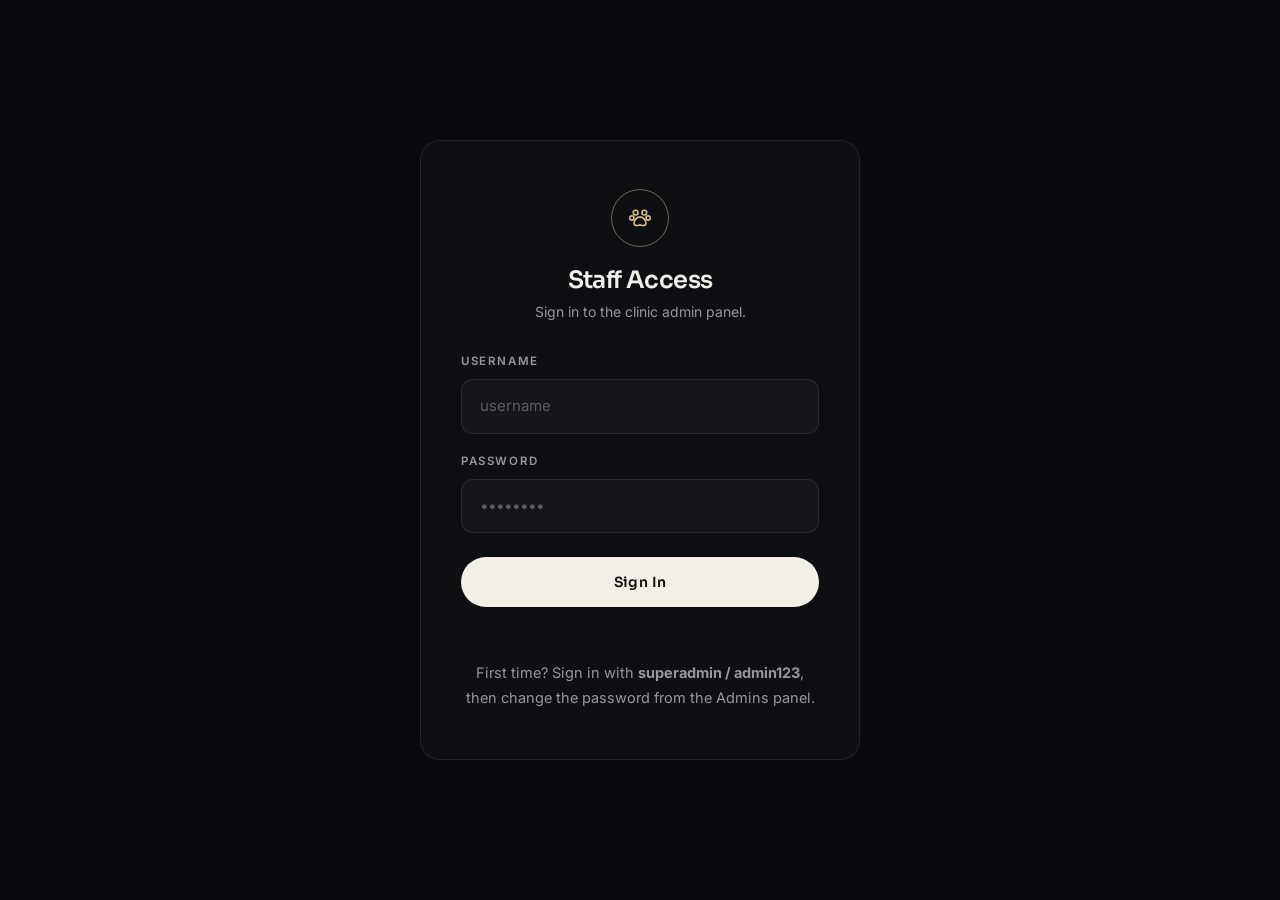
==== admin.html @ bab439a1 "Al Hud Hud Veterinary Clinic — premium site, admin panel (patients, surgeries, billing, accounts, au" ====
<!DOCTYPE html>
<html lang="en">
<head>
<meta charset="UTF-8" />
<meta name="viewport" content="width=device-width, initial-scale=1.0" />
<title>Admin — Al Hud Hud Veterinary Clinic</title>
<meta name="robots" content="noindex" />
<link rel="preconnect" href="https://fonts.googleapis.com" />
<link rel="preconnect" href="https://fonts.gstatic.com" crossorigin />
<link href="https://fonts.googleapis.com/css2?family=Sora:wght@400;500;600;700&family=Inter:wght@400;500;600&family=Instrument+Serif:ital@0;1&display=swap" rel="stylesheet" />
<link rel="stylesheet" href="assets/css/app.css" />
<link rel="icon" href="data:image/svg+xml,<svg xmlns='http://www.w3.org/2000/svg' viewBox='0 0 24 24' fill='none' stroke='%23d6b88a' stroke-width='1.5'><circle cx='8' cy='7' r='2.2'/><circle cx='16' cy='7' r='2.2'/><circle cx='4.5' cy='12' r='2'/><circle cx='19.5' cy='12' r='2'/><path d='M12 11c-2.8 0-5.5 3-5.5 5.6 0 1.6 1.2 2.4 2.6 2.4 1.1 0 1.9-.6 2.9-.6s1.8.6 2.9.6c1.4 0 2.6-.8 2.6-2.4C17.5 14 14.8 11 12 11Z'/></svg>" />
<style>
  body { padding-top: 78px; }
  .admin-shell { display: grid; grid-template-columns: 240px 1fr; gap: 30px; padding: 38px 0 90px; }
  @media (max-width: 900px) { .admin-shell { grid-template-columns: 1fr; } }

  /* sidebar */
  .side { position: sticky; top: 106px; align-self: start; display: flex; flex-direction: column; gap: 5px; }
  @media (max-width: 900px) { .side { position: static; flex-direction: row; flex-wrap: wrap; } }
  .side button { display: flex; align-items: center; gap: 12px; width: 100%; text-align: left; cursor: pointer;
    padding: 13px 17px; border-radius: 13px; border: 1px solid transparent; background: transparent;
    color: var(--muted); font: 600 14px var(--font-display); letter-spacing: .02em; transition: all .25s; }
  .side .sic { width: 18px; height: 18px; display: inline-grid; place-items: center; }
  .side .sic svg { width: 17px; height: 17px; }
  .side button:hover { color: var(--text); background: var(--surface); }
  .side button.active { color: var(--accent); background: rgba(214,184,138,.07); border-color: rgba(214,184,138,.3); }
  .side .sep { height: 1px; background: var(--line); margin: 10px 4px; }
  @media (max-width: 900px) { .side button { width: auto; } .side .sep { display: none; } }

  .panel { display: none; }
  .panel.active { display: block; animation: fadeUp .35s ease; }
  @keyframes fadeUp { from { opacity: 0; transform: translateY(12px);} to { opacity: 1; transform: none;} }

  .panel-head { display: flex; justify-content: space-between; align-items: center; gap: 16px; flex-wrap: wrap; margin-bottom: 24px; }
  .panel-head h2 { font-size: 26px; }

  /* stat cards */
  .stats-row { display: grid; grid-template-columns: repeat(4, 1fr); gap: 16px; margin-bottom: 28px; }
  @media (max-width: 800px) { .stats-row { grid-template-columns: repeat(2, 1fr); } }
  .stat-card { padding: 20px 24px; }
  .stat-card b { display: block; font-family: var(--font-display); font-size: 28px; background: var(--grad); -webkit-background-clip: text; background-clip: text; color: transparent; }
  .stat-card span { font-size: 11.5px; color: var(--muted); letter-spacing: .14em; text-transform: uppercase; }

  /* patient list */
  .pat-card { margin-bottom: 16px; }
  .pat-head { display: flex; justify-content: space-between; align-items: flex-start; gap: 14px; flex-wrap: wrap; }
  .pat-id { display: flex; align-items: center; gap: 16px; }
  .pat-avatar { width: 52px; height: 52px; border-radius: 50%; display: grid; place-items: center; flex: none;
    font-family: var(--font-serif); font-style: italic; font-size: 24px; color: var(--accent);
    border: 1px solid var(--line-bright); background: rgba(214,184,138,.05); }
  .pat-id h3 { font-size: 18px; }
  .pat-id small { color: var(--muted); }
  .pat-actions { display: flex; gap: 8px; flex-wrap: wrap; align-items: center; }
  .pat-update { display: grid; grid-template-columns: 210px 1fr auto; gap: 10px; margin-top: 18px; padding-top: 18px; border-top: 1px solid var(--line); }
  @media (max-width: 720px) { .pat-update { grid-template-columns: 1fr; } }

  /* list rows */
  .row-item { display: flex; justify-content: space-between; align-items: center; gap: 14px; padding: 17px 0; border-bottom: 1px solid var(--line); }
  .row-item:last-child { border-bottom: none; }
  .row-item .info { display: flex; gap: 15px; align-items: center; min-width: 0; }
  .row-item .info .ic { color: var(--accent); width: 24px; height: 24px; display: inline-grid; place-items: center; flex: none; }
  .row-item .info b { font-family: var(--font-display); display: block; font-weight: 600; }
  .row-item .info span { color: var(--muted); font-size: 13.5px; }

  /* audit log */
  .log-item { display: grid; grid-template-columns: 165px 150px 1fr; gap: 16px; padding: 14px 0; border-bottom: 1px solid var(--line); font-size: 13.5px; align-items: baseline; }
  .log-item:last-child { border-bottom: none; }
  .log-item time { color: var(--muted); font-size: 12px; letter-spacing: .04em; }
  .log-item .who b { font-family: var(--font-display); font-size: 13px; display: block; }
  .log-item .who span { font-size: 10.5px; letter-spacing: .14em; text-transform: uppercase; color: var(--accent); }
  .log-item .what b { font-weight: 600; }
  .log-item .what span { color: var(--muted); display: block; }
  @media (max-width: 720px) { .log-item { grid-template-columns: 1fr; gap: 4px; } }

  /* surgical record */
  .rec-meta { display: flex; flex-wrap: wrap; gap: 8px 22px; margin-top: 10px; font-size: 13px; color: var(--muted); }
  .rec-meta b { color: var(--text); font-weight: 500; }
  .rec-details { display: none; margin-top: 20px; border-top: 1px solid var(--line); }
  .rec-details.open { display: block; animation: fadeUp .3s ease; }
  .rec-sec { padding: 22px 0; border-bottom: 1px solid var(--line); }
  .rec-sec:last-child { border-bottom: none; }
  .rec-sec > h4 { font-size: 11px; font-weight: 600; letter-spacing: .22em; text-transform: uppercase; color: var(--accent); margin-bottom: 16px; display: flex; align-items: center; gap: 10px; }
  .rec-sec > h4::after { content: ''; flex: 1; height: 1px; background: var(--line); }
  .rec-grid { display: grid; grid-template-columns: repeat(3, 1fr); gap: 14px; }
  .rec-grid .field { margin-bottom: 0; }
  @media (max-width: 900px) { .rec-grid { grid-template-columns: 1fr 1fr; } }
  @media (max-width: 620px) { .rec-grid { grid-template-columns: 1fr; } }
  .chk-grid { display: grid; grid-template-columns: repeat(2, 1fr); gap: 10px 24px; }
  @media (max-width: 620px) { .chk-grid { grid-template-columns: 1fr; } }
  .chk { display: flex; align-items: center; gap: 11px; font-size: 14px; color: var(--text); cursor: pointer;
    padding: 9px 12px; border-radius: 10px; border: 1px solid transparent; transition: all .2s; }
  .chk:hover { background: var(--surface); }
  .chk input { width: 17px; height: 17px; accent-color: var(--accent); cursor: pointer; flex: none; }
  .chk.done { color: var(--accent); }
  .prog-chip { font-size: 11px; font-weight: 600; letter-spacing: .08em; padding: 5px 12px; border-radius: 999px;
    border: 1px solid var(--line); color: var(--muted); }
  .prog-chip.full { color: var(--accent); border-color: var(--line-bright); }
  .balance-line { font-size: 13.5px; color: var(--muted); padding-top: 10px; }
  .balance-line b { color: var(--accent); font-family: var(--font-display); }

  /* billing */
  .bill-toolbar { display: flex; gap: 14px; align-items: center; flex-wrap: wrap; margin-bottom: 20px; }
  .bill-toolbar input { max-width: 280px; padding: 11px 16px; }
  .ftabs { display: flex; gap: 6px; flex-wrap: wrap; }
  .ftab { cursor: pointer; padding: 9px 18px; border-radius: 999px; border: 1px solid var(--line); background: transparent;
    color: var(--muted); font: 600 12.5px var(--font-display); letter-spacing: .03em; transition: all .2s; }
  .ftab:hover { color: var(--text); }
  .ftab.active { color: var(--accent); border-color: rgba(214,184,138,.45); background: rgba(214,184,138,.07); }

  .acct { padding: 0; margin-bottom: 12px; overflow: hidden; }
  .acct-row { display: grid; grid-template-columns: 52px 1fr auto auto 30px; gap: 16px; align-items: center; width: 100%;
    padding: 18px 22px; background: transparent; border: none; cursor: pointer; text-align: left; color: var(--text); font: inherit; }
  .acct-row:hover { background: var(--surface-2); }
  .acct-row .nm { font-family: var(--font-display); font-weight: 600; font-size: 16.5px; }
  .acct-row .ow { color: var(--muted); font-size: 13px; margin-top: 1px; }
  .acct-row .chev { color: var(--muted); transition: transform .3s; display: grid; place-items: center; }
  .acct.open .acct-row .chev { transform: rotate(180deg); }
  @media (max-width: 700px) { .acct-row { grid-template-columns: 44px 1fr auto; } .acct-row .pill, .acct-row .chev { display: none; } }
  .acct-balance { text-align: right; }
  .acct-balance b { font-family: var(--font-display); font-size: 19px; display: block; }
  .acct-balance span { font-size: 10px; letter-spacing: .14em; text-transform: uppercase; color: var(--muted); }
  .acct-body { display: none; padding: 0 22px 22px; border-top: 1px solid var(--line); }
  .acct.open .acct-body { display: block; animation: fadeUp .3s ease; }
  .acct-summary { display: flex; gap: 22px; flex-wrap: wrap; padding: 14px 0 4px; font-size: 13px; color: var(--muted); }
  .acct-summary b { color: var(--text); font-weight: 500; }
  .acct-actions { display: flex; gap: 10px; flex-wrap: wrap; margin-top: 16px; padding-top: 16px; border-top: 1px solid var(--line); align-items: center; }
  .acct-actions input, .acct-actions select { width: auto; }
  .trx { display: grid; grid-template-columns: 150px 1fr 110px 120px 70px; gap: 14px; align-items: center;
    padding: 12px 0; border-bottom: 1px solid var(--line); font-size: 13.5px; }
  .trx:last-child { border-bottom: none; }
  .trx time { color: var(--muted); font-size: 12px; }
  .trx .desc b { font-weight: 600; }
  .trx .desc span { color: var(--muted); display: block; font-size: 12px; }
  .trx .amt { font-family: var(--font-display); font-weight: 600; text-align: right; }
  .trx .amt.charge { color: #d89aa8; }
  .trx .amt.payment { color: #9ed0b3; }
  .trx .mth { color: var(--muted); font-size: 12px; }
  @media (max-width: 760px) { .trx { grid-template-columns: 1fr 100px; } .trx time, .trx .mth { display: none; } }
  .quick-pay { display: grid; grid-template-columns: 140px 150px auto 1fr; gap: 10px; margin-top: 16px; padding-top: 16px; border-top: 1px solid var(--line); }
  @media (max-width: 760px) { .quick-pay { grid-template-columns: 1fr; } }

  /* link modal */
  .modal-bg { position: fixed; inset: 0; z-index: 90; background: rgba(8,8,12,.75); backdrop-filter: blur(10px);
    display: none; place-items: center; padding: 20px; }
  .modal-bg.open { display: grid; }
  .modal { width: min(560px, 100%); background: var(--bg-2); border: 1px solid var(--line-bright); border-radius: 22px; padding: 34px;
    box-shadow: 0 30px 90px rgba(0,0,0,.7); animation: fadeUp .3s ease; }
  .modal h3 { font-size: 21px; margin-bottom: 8px; }
  .link-box { display: flex; gap: 10px; margin-top: 18px; }
  .link-box input { font-size: 13px; color: var(--accent); }

  .empty { text-align: center; padding: 54px 20px; color: var(--muted); border: 1px dashed var(--line); border-radius: var(--radius); }
  .empty .big { display: block; margin: 0 auto 14px; width: 40px; height: 40px; color: var(--accent); opacity: .7; }
  .empty .big svg { width: 40px; height: 40px; }

  /* login gate */
  #gate { position: fixed; inset: 0; z-index: 200; background: var(--bg); display: grid; place-items: center; padding: 20px; }
  .gate-card { width: min(440px, 100%); text-align: center; padding: 48px 40px; }
  .gate-card .logo-mark { width: 58px; height: 58px; margin: 0 auto 20px; }
  .gate-card .logo-mark svg { width: 26px; height: 26px; }
  .gate-hint { font-size: 12px; color: var(--muted); margin-top: 18px; line-height: 1.7; }

  /* user chip in nav */
  .user-chip { display: flex; align-items: center; gap: 12px; }
  .user-chip .uc-name { text-align: right; line-height: 1.3; }
  .user-chip .uc-name b { font-family: var(--font-display); font-size: 13.5px; display: block; }
  .user-chip .uc-name span { font-size: 10px; letter-spacing: .16em; text-transform: uppercase; color: var(--accent); }
  .mode-tag { font-size: 10px; letter-spacing: .14em; text-transform: uppercase; padding: 5px 12px; border-radius: 999px; border: 1px solid var(--line); color: var(--muted); }
  .mode-tag.live { color: var(--accent); border-color: var(--line-bright); }
</style>
</head>
<body>
<div class="bg-fx"></div>
<div class="bg-grid"></div>

<!-- ====== LOGIN GATE ====== -->
<div id="gate">
  <div class="card gate-card">
    <div class="logo-mark" data-paw style="display:grid;"></div>
    <h2 style="margin-bottom:6px;">Staff Access</h2>
    <p class="muted" style="font-size:14px; margin-bottom:28px;">Sign in to the clinic admin panel.</p>
    <div class="field" style="text-align:left;"><label>Username</label><input id="loginUser" autocomplete="username" placeholder="username" /></div>
    <div class="field" style="text-align:left;"><label>Password</label><input type="password" id="loginPw" autocomplete="current-password" placeholder="••••••••" /></div>
    <button class="btn btn-primary" style="width:100%; margin-top:6px;" onclick="doLogin()">Sign In</button>
    <p id="loginErr" style="color:#e09aa8; font-size:13px; margin-top:14px; visibility:hidden;">Invalid username or password</p>
    <p class="gate-hint">First time? Sign in with <b>superadmin / admin123</b>,<br/>then change the password from the Admins panel.</p>
  </div>
</div>

<!-- ================= NAV ================= -->
<nav class="nav">
  <div class="container nav-inner">
    <a class="logo" href="index.html"><span class="logo-mark" data-paw></span> Al Hud Hud <span class="grad-text" style="margin-left:6px;">Admin</span></a>
    <div class="user-chip">
      <span class="mode-tag" id="modeTag"></span>
      <div class="uc-name"><b id="ucName"></b><span id="ucRole"></span></div>
      <button class="btn btn-ghost btn-sm" onclick="logout()">Sign out</button>
    </div>
  </div>
</nav>

<div class="container admin-shell">
  <!-- ================= SIDEBAR ================= -->
  <aside class="side">
    <button class="active" data-panel="patients" onclick="switchPanel(this)"><span class="sic" data-icon="paw"></span> Patients</button>
    <button data-panel="newPatient" onclick="switchPanel(this)"><span class="sic" data-icon="heart"></span> New Patient</button>
    <button data-panel="surgeries" onclick="switchPanel(this)"><span class="sic" data-icon="scalpel"></span> Surgeries</button>
    <button data-panel="billing" onclick="switchPanel(this)"><span class="sic" data-icon="wallet"></span> Billing</button>
    <button data-panel="services" onclick="switchPanel(this)"><span class="sic" data-icon="stethoscope"></span> Services</button>
    <button data-panel="offersP" onclick="switchPanel(this)"><span class="sic" data-icon="tag"></span> Offers</button>
    <div class="sep super-only" style="display:none;"></div>
    <button class="super-only" style="display:none;" data-panel="admins" onclick="switchPanel(this)"><span class="sic" data-icon="scan"></span> Admins</button>
    <button class="super-only" style="display:none;" data-panel="audit" onclick="switchPanel(this)"><span class="sic" data-icon="clock"></span> Audit Trail</button>
  </aside>

  <main>
    <!-- ================= PATIENTS ================= -->
    <section class="panel active" id="panel-patients">
      <div class="stats-row" id="statsRow"></div>
      <div class="panel-head">
        <h2>Pet <span class="grad-text">Patients</span></h2>
        <button class="btn btn-primary btn-sm" onclick="switchPanelById('newPatient')">New Patient</button>
      </div>
      <div id="patientList"></div>
    </section>

    <!-- ================= NEW PATIENT ================= -->
    <section class="panel" id="panel-newPatient">
      <div class="panel-head"><h2>Register <span class="grad-text">New Patient</span></h2></div>
      <div class="card" style="max-width:680px;">
        <form id="patientForm" onsubmit="return createPatient(event)">
          <div class="form-row">
            <div class="field"><label>Pet Name *</label><input required id="f_petName" placeholder="e.g. Luna" /></div>
            <div class="field"><label>Species *</label>
              <select id="f_species">
                <option>Dog</option><option>Cat</option><option>Bird</option>
                <option>Rabbit</option><option>Hamster</option><option>Reptile</option><option>Other</option>
              </select>
            </div>
          </div>
          <div class="form-row">
            <div class="field"><label>Breed</label><input id="f_breed" placeholder="e.g. Golden Retriever" /></div>
            <div class="field"><label>Age</label><input id="f_age" placeholder="e.g. 3 years" /></div>
          </div>
          <div class="form-row">
            <div class="field"><label>Owner Name *</label><input required id="f_ownerName" placeholder="e.g. Ahmed Ali" /></div>
            <div class="field"><label>Owner Phone</label><input id="f_ownerPhone" placeholder="e.g. 050 123 4567" /></div>
          </div>
          <div class="form-row">
            <div class="field"><label>Reason for Admission *</label><select required id="f_reason"></select></div>
            <div class="field"><label>Notes</label><input id="f_notes" placeholder="Symptoms, observations…" /></div>
          </div>
          <button class="btn btn-primary" type="submit">Register Patient</button>
        </form>
      </div>
    </section>

    <!-- ================= SURGERIES ================= -->
    <section class="panel" id="panel-surgeries">
      <div class="stats-row" id="srgStats"></div>
      <div class="panel-head"><h2>Surgery <span class="grad-text">Management</span></h2></div>
      <div class="card" style="margin-bottom:22px;">
        <h3 style="font-size:15px; margin-bottom:18px; letter-spacing:.08em; text-transform:uppercase; color:var(--muted);">Schedule New Surgery</h3>
        <form onsubmit="return createSurgery(event)">
          <div class="form-row">
            <div class="field"><label>Patient *</label><select required id="sg_patient"><option value="">Select a patient…</option></select></div>
            <div class="field"><label>Procedure *</label><input required id="sg_type" placeholder="e.g. Ovariohysterectomy, ACL repair, Dental extraction" /></div>
          </div>
          <div class="form-row">
            <div class="field"><label>Category</label><select id="sg_category"></select></div>
            <div class="field"><label>Priority</label><select id="sg_priority"></select></div>
          </div>
          <div class="form-row">
            <div class="field"><label>Lead Surgeon *</label><input required id="sg_doctor" placeholder="e.g. Dr. Khalid" /></div>
            <div class="field"><label>Anesthetist</label><input id="sg_anesthetist" placeholder="e.g. Dr. Mona" /></div>
          </div>
          <div class="form-row">
            <div class="field"><label>Assistant / Tech</label><input id="sg_assistant" placeholder="e.g. Nurse Ali" /></div>
            <div class="field"><label>Operating Theatre</label><input id="sg_theatre" placeholder="e.g. OR 1" value="OR 1" /></div>
          </div>
          <div class="form-row">
            <div class="field"><label>Scheduled For *</label><input required id="sg_when" type="datetime-local" /></div>
            <div class="field"><label>Estimated Duration</label><input id="sg_estdur" placeholder="e.g. 1h 30m" /></div>
          </div>
          <div class="form-row">
            <div class="field"><label>Estimated Cost (AED)</label><input id="sg_estcost" type="number" min="0" step="0.01" placeholder="e.g. 1500" /></div>
            <div class="field"><label>Pre-op Notes</label><input id="sg_notes" placeholder="Fasting instructions, allergies, prior conditions…" /></div>
          </div>
          <button class="btn btn-primary btn-sm" type="submit">Schedule Surgery</button>
        </form>
      </div>
      <div id="surgeryList"></div>
    </section>

    <!-- ================= BILLING ================= -->
    <section class="panel" id="panel-billing">
      <div class="stats-row" id="billStats"></div>
      <div class="panel-head">
        <h2>Payment <span class="grad-text">Management</span></h2>
        <div style="display:flex; gap:10px; flex-wrap:wrap;">
          <button class="btn btn-ghost btn-sm" onclick="openBillModal('charge')">+ Add Charge</button>
          <button class="btn btn-primary btn-sm" onclick="openBillModal('payment')">+ Record Payment</button>
        </div>
      </div>
      <div class="bill-toolbar">
        <input id="billSearch" placeholder="Search pet or owner…" oninput="renderBilling()" />
        <div class="ftabs" id="billTabs">
          <button class="ftab active" data-f="all" onclick="setBillFilter(this)">All</button>
          <button class="ftab" data-f="due" onclick="setBillFilter(this)">Outstanding</button>
          <button class="ftab" data-f="later" onclick="setBillFilter(this)">Pay Later</button>
          <button class="ftab" data-f="overdue" onclick="setBillFilter(this)">Overdue</button>
          <button class="ftab" data-f="settled" onclick="setBillFilter(this)">Settled</button>
        </div>
      </div>
      <div id="accountList"></div>
    </section>

    <!-- ================= SERVICES ================= -->
    <section class="panel" id="panel-services">
      <div class="panel-head"><h2>Manage <span class="grad-text">Services</span></h2></div>
      <div class="card" style="margin-bottom:22px;">
        <form onsubmit="return createService(event)">
          <div class="form-row">
            <div class="field"><label>Icon</label><input id="s_icon" placeholder="stethoscope, syringe, tooth, flask, scan, heart, paw… or any emoji" /></div>
            <div class="field"><label>Service Name *</label><input required id="s_name" placeholder="e.g. Microchipping" /></div>
          </div>
          <div class="field"><label>Description *</label><textarea required id="s_desc" rows="2" placeholder="Short description shown on the website…"></textarea></div>
          <button class="btn btn-primary btn-sm" type="submit">Add Service</button>
        </form>
      </div>
      <div class="card" id="serviceList"></div>
    </section>

    <!-- ================= OFFERS ================= -->
    <section class="panel" id="panel-offersP">
      <div class="panel-head"><h2>Manage <span class="grad-text">Offers</span></h2></div>
      <div class="card" style="margin-bottom:22px;">
        <form onsubmit="return createOffer(event)">
          <div class="form-row">
            <div class="field"><label>Offer Title *</label><input required id="o_title" placeholder="e.g. Summer Grooming Deal" /></div>
            <div class="field"><label>Badge</label><input id="o_badge" placeholder="e.g. 20% OFF" /></div>
          </div>
          <div class="form-row">
            <div class="field"><label>Description *</label><input required id="o_desc" placeholder="What does the offer include?" /></div>
            <div class="field"><label>Valid Until</label><input id="o_expires" type="date" /></div>
          </div>
          <button class="btn btn-primary btn-sm" type="submit">Add Offer</button>
        </form>
      </div>
      <div class="card" id="offerList"></div>
    </section>

    <!-- ================= ADMINS (super only) ================= -->
    <section class="panel" id="panel-admins">
      <div class="panel-head"><h2>Admin <span class="grad-text">Accounts</span></h2></div>
      <div class="card" style="margin-bottom:22px;">
        <form onsubmit="return createAdmin(event)">
          <div class="form-row">
            <div class="field"><label>Full Name *</label><input required id="a_name" placeholder="e.g. Dr. Sara" /></div>
            <div class="field"><label>Username *</label><input required id="a_user" placeholder="e.g. sara" autocomplete="off" /></div>
          </div>
          <div class="form-row">
            <div class="field"><label>Password *</label><input required id="a_pw" type="password" placeholder="min 6 characters" minlength="6" autocomplete="new-password" /></div>
            <div class="field" style="display:flex; align-items:flex-end;"><button class="btn btn-primary btn-sm" type="submit" style="width:100%;">Create Admin</button></div>
          </div>
          <p class="muted" style="font-size:12.5px;">Staff admins can manage patients, services and offers. Only you (super admin) can manage accounts and view the audit trail.</p>
        </form>
      </div>
      <div class="card" id="adminList"></div>
      <div class="card" style="margin-top:22px;">
        <h3 style="font-size:16px; margin-bottom:14px;">Change your password</h3>
        <div class="form-row">
          <div class="field"><label>New Password</label><input id="cp_pw" type="password" minlength="6" placeholder="min 6 characters" autocomplete="new-password" /></div>
          <div class="field" style="display:flex; align-items:flex-end;"><button class="btn btn-ghost btn-sm" onclick="changeMyPassword()" style="width:100%;">Update Password</button></div>
        </div>
      </div>
    </section>

    <!-- ================= AUDIT TRAIL (super only) ================= -->
    <section class="panel" id="panel-audit">
      <div class="panel-head">
        <h2>Audit <span class="grad-text">Trail</span></h2>
        <button class="btn btn-ghost btn-sm" onclick="renderAudit()">Refresh</button>
      </div>
      <div class="card" id="auditList"></div>
    </section>
  </main>
</div>

<!-- ================= SHARE LINK MODAL ================= -->
<div class="modal-bg" id="linkModal" onclick="if(event.target===this) closeModal()">
  <div class="modal">
    <h3>Owner Tracking Link</h3>
    <p class="muted" style="font-size:14px;">Send this private link to <b id="lm_owner"></b> — they'll see <b id="lm_pet"></b>'s treatment status and timeline.</p>
    <div class="link-box">
      <input readonly id="lm_url" />
      <button class="btn btn-primary btn-sm" onclick="copyLink()">Copy</button>
    </div>
    <div style="display:flex; gap:10px; margin-top:18px; flex-wrap:wrap;">
      <a class="btn btn-ghost btn-sm" id="lm_wa" target="_blank" rel="noopener">Send via WhatsApp</a>
      <a class="btn btn-ghost btn-sm" id="lm_open" target="_blank" rel="noopener">Preview</a>
      <button class="btn btn-ghost btn-sm" onclick="closeModal()">Close</button>
    </div>
    <p class="muted" style="font-size:12px; margin-top:16px;" id="lm_note"></p>
  </div>
</div>

<!-- ================= BILLING MODAL ================= -->
<div class="modal-bg" id="billModal" onclick="if(event.target===this) closeBillModal()">
  <div class="modal">
    <h3 id="bm_title">Add Charge</h3>
    <p class="muted" style="font-size:13.5px; margin-bottom:18px;" id="bm_sub"></p>
    <form onsubmit="return submitBillModal(event)">
      <div class="field"><label>Patient *</label><select required id="bm_patient"></select></div>
      <div id="bm_chargeFields">
        <div class="field"><label>Description *</label><input id="bm_desc" placeholder="e.g. Consultation, Grooming package, X-ray" /></div>
        <div class="form-row">
          <div class="field"><label>Amount (AED) *</label><input id="bm_amount_c" type="number" min="0.01" step="0.01" placeholder="0.00" /></div>
          <div class="field"><label>Due Date — optional, for "pay later"</label><input id="bm_due" type="date" /></div>
        </div>
      </div>
      <div id="bm_paymentFields">
        <div class="form-row">
          <div class="field"><label>Amount (AED) *</label><input id="bm_amount_p" type="number" min="0.01" step="0.01" placeholder="0.00" /></div>
          <div class="field"><label>Method</label><select id="bm_method"></select></div>
        </div>
        <div class="field"><label>Reference / Note</label><input id="bm_note" placeholder="e.g. receipt no., card auth code" /></div>
      </div>
      <div style="display:flex; gap:10px; justify-content:flex-end; margin-top:6px;">
        <button class="btn btn-ghost btn-sm" type="button" onclick="closeBillModal()">Cancel</button>
        <button class="btn btn-primary btn-sm" type="submit" id="bm_submit">Add Charge</button>
      </div>
    </form>
  </div>
</div>

<div class="toast" id="toast"></div>

<script src="assets/js/config.js"></script>
<script src="assets/js/store.js"></script>
<script src="assets/js/icons.js"></script>
<script>
  document.querySelectorAll('[data-paw]').forEach(el => el.innerHTML = HudIcons.paw);
  document.querySelectorAll('[data-icon]').forEach(el => el.innerHTML = HudIcons.render(el.dataset.icon, 16));

  /* populate static selects */
  document.getElementById('f_reason').innerHTML = HudStore.ADMISSION_REASONS.map(r => `<option>${r}</option>`).join('');
  document.getElementById('sg_category').innerHTML = HudStore.SURGERY_CATEGORIES.map(c => `<option>${c}</option>`).join('');
  document.getElementById('sg_priority').innerHTML = HudStore.SURGERY_PRIORITIES.map(p => `<option>${p}</option>`).join('');

  /* ====== helpers ====== */
  function esc(s) { const d = document.createElement('div'); d.textContent = s ?? ''; return d.innerHTML; }
  function toast(msg) {
    const t = document.getElementById('toast');
    t.textContent = msg; t.classList.add('show');
    clearTimeout(t._h); t._h = setTimeout(() => t.classList.remove('show'), 2800);
  }
  const PILL = {
    'Admitted': 'admitted', 'Under Examination': 'examination', 'In Treatment': 'treatment',
    'In Surgery': 'surgery', 'Recovering': 'recovering', 'Ready for Pickup': 'pickup', 'Discharged': 'discharged'
  };
  const fmt = ts => new Date(ts).toLocaleString('en-AE', { dateStyle: 'medium', timeStyle: 'short' });

  /* ====== SESSION / AUTH ====== */
  let USER = null;
  try { USER = JSON.parse(sessionStorage.getItem('hud_admin_user') || 'null'); } catch (e) {}

  function applySession() {
    if (USER) {
      document.getElementById('gate').style.display = 'none';
      document.getElementById('ucName').textContent = USER.name;
      document.getElementById('ucRole').textContent = USER.role === 'super' ? 'Super Admin' : 'Admin';
      if (USER.role === 'super') document.querySelectorAll('.super-only').forEach(el => el.style.display = '');
      const tag = document.getElementById('modeTag');
      tag.textContent = HudStore.isLive() ? 'Live · Synced' : 'Local Mode';
      tag.classList.toggle('live', HudStore.isLive());
      renderPatients(); renderSurgeries(); renderBilling(); renderServices(); renderOffers();
      if (USER.role === 'super') { renderAdmins(); renderAudit(); }
    } else {
      document.getElementById('gate').style.display = 'grid';
    }
  }

  async function doLogin() {
    const u = document.getElementById('loginUser').value;
    const p = document.getElementById('loginPw').value;
    const user = await HudStore.login(u, p).catch(() => null);
    if (!user) { document.getElementById('loginErr').style.visibility = 'visible'; return; }
    USER = user;
    sessionStorage.setItem('hud_admin_user', JSON.stringify(user));
    await HudStore.logAudit(USER, 'Signed in', '');
    applySession();
    toast(`Welcome, ${user.name}`);
  }
  document.getElementById('loginPw').addEventListener('keydown', e => { if (e.key === 'Enter') doLogin(); });

  async function logout() {
    if (USER) await HudStore.logAudit(USER, 'Signed out', '');
    sessionStorage.removeItem('hud_admin_user');
    location.reload();
  }

  /* ====== panels ====== */
  function switchPanel(btn) {
    document.querySelectorAll('.side button').forEach(b => b.classList.remove('active'));
    btn.classList.add('active');
    document.querySelectorAll('.panel').forEach(p => p.classList.remove('active'));
    document.getElementById('panel-' + btn.dataset.panel).classList.add('active');
  }
  function switchPanelById(id) { switchPanel(document.querySelector(`.side button[data-panel="${id}"]`)); }

  /* ====== patients ====== */
  const SPECIES_INITIAL = s => (s || '?').trim().charAt(0).toUpperCase();

  async function renderPatients() {
    const list = document.getElementById('patientList');
    const [pats, balances] = await Promise.all([HudStore.getPatients(), HudStore.getBalances()]);

    const active = pats.filter(p => p.status !== 'Discharged').length;
    const ready = pats.filter(p => p.status === 'Ready for Pickup').length;
    const surgery = pats.filter(p => p.status === 'In Surgery').length;
    document.getElementById('statsRow').innerHTML = `
      <div class="card stat-card"><b>${pats.length}</b><span>Total Patients</span></div>
      <div class="card stat-card"><b>${active}</b><span>Active Now</span></div>
      <div class="card stat-card"><b>${surgery}</b><span>In Surgery</span></div>
      <div class="card stat-card"><b>${ready}</b><span>Ready for Pickup</span></div>`;

    if (!pats.length) {
      list.innerHTML = `<div class="empty"><span class="big">${HudIcons.paw}</span>No patients yet.<br/>Register your first patient to generate an owner tracking link.</div>`;
      return;
    }
    list.innerHTML = pats.map(p => `
      <div class="card pat-card">
        <div class="pat-head">
          <div class="pat-id">
            <div class="pat-avatar">${esc((p.petName || '?').charAt(0).toUpperCase())}</div>
            <div>
              <h3>${esc(p.petName)} <span class="pill ${PILL[p.status] || 'admitted'}" style="margin-left:8px;">${esc(p.status)}</span>
                ${p.reason ? `<span class="chip" style="margin-left:6px; vertical-align:2px;">${esc(p.reason)}</span>` : ''}
                ${balances[p.id]?.balance > 0 ? `<span class="pill surgery" style="margin-left:6px;">Due AED ${balances[p.id].balance.toFixed(2)}</span>` : ''}</h3>
              <small>${esc(p.breed || p.species)} ${p.age ? '· ' + esc(p.age) : ''} · Owner: ${esc(p.ownerName)} ${p.ownerPhone ? '· ' + esc(p.ownerPhone) : ''}</small>
            </div>
          </div>
          <div class="pat-actions">
            <button class="btn btn-primary btn-sm" onclick="openLink('${p.id}')">Owner Link</button>
            <button class="btn btn-danger btn-sm" onclick="removePatient('${p.id}', '${esc(p.petName)}')">Delete</button>
          </div>
        </div>
        <div class="pat-update">
          <select id="st_${p.id}">
            ${HudStore.STATUSES.map(s => `<option ${s === p.status ? 'selected' : ''}>${s}</option>`).join('')}
          </select>
          <input id="nt_${p.id}" placeholder="Optional note for the owner (e.g. 'Surgery went well, resting now')" />
          <button class="btn btn-ghost btn-sm" onclick="pushStatus('${p.id}')">Update Status</button>
        </div>
      </div>`).join('');
  }

  async function createPatient(e) {
    e.preventDefault();
    const pat = await HudStore.addPatient({
      petName: f_petName.value.trim(), species: f_species.value,
      breed: f_breed.value.trim(), age: f_age.value.trim(),
      ownerName: f_ownerName.value.trim(), ownerPhone: f_ownerPhone.value.trim(),
      reason: f_reason.value, notes: f_notes.value.trim(),
    });
    await HudStore.logAudit(USER, 'Registered patient', `${pat.petName} (owner: ${pat.ownerName}) — admitted for ${pat.reason}`);
    document.getElementById('patientForm').reset();
    await renderPatients();
    fillPatientSelect();
    switchPanelById('patients');
    toast(`${pat.petName} registered`);
    openLink(pat.id);
    return false;
  }

  async function pushStatus(id) {
    const status = document.getElementById('st_' + id).value;
    const note = document.getElementById('nt_' + id).value.trim();
    const pat = await HudStore.updateStatus(id, status, note);
    await HudStore.logAudit(USER, 'Updated patient status', `${pat.petName} → ${status}${note ? ' — "' + note + '"' : ''}`);
    await renderPatients();
    toast(HudStore.isLive()
      ? `Status updated → ${status}. The owner's link updates automatically.`
      : `Status updated → ${status}. Generate a fresh owner link to share the update.`);
  }

  async function removePatient(id, name) {
    if (!confirm(`Delete ${name}'s record? This cannot be undone.`)) return;
    await HudStore.deletePatient(id);
    await HudStore.logAudit(USER, 'Deleted patient', name);
    await renderPatients();
    toast('Patient deleted');
  }

  /* ====== owner link modal ====== */
  async function openLink(id) {
    const p = await HudStore.getPatient(id);
    if (!p) return;
    const url = HudStore.buildOwnerLink(p);
    document.getElementById('lm_owner').textContent = p.ownerName;
    document.getElementById('lm_pet').textContent = p.petName;
    document.getElementById('lm_url').value = url;
    document.getElementById('lm_open').href = url;
    document.getElementById('lm_note').textContent = HudStore.isLive()
      ? 'This is a live link — it updates automatically on the owner\'s phone whenever you change the status. Send it once.'
      : 'Note: without Firebase connected (assets/js/config.js), this link carries a snapshot of the current status. After updating a status, resend a fresh link — or connect Firebase to make links auto-update.';
    const waPhone = (p.ownerPhone || '').replace(/\D/g, '').replace(/^0/, '971');
    const waMsg = encodeURIComponent(`Hello ${p.ownerName}! Track ${p.petName}'s treatment status at Al Hud Hud Veterinary Clinic here: ${url}`);
    document.getElementById('lm_wa').href = waPhone ? `https://wa.me/${waPhone}?text=${waMsg}` : `https://wa.me/?text=${waMsg}`;
    document.getElementById('linkModal').classList.add('open');
  }
  function closeModal() { document.getElementById('linkModal').classList.remove('open'); }
  function copyLink() {
    const inp = document.getElementById('lm_url');
    inp.select(); inp.setSelectionRange(0, 99999);
    (navigator.clipboard ? navigator.clipboard.writeText(inp.value) : Promise.reject())
      .then(() => toast('Link copied'))
      .catch(() => { document.execCommand('copy'); toast('Link copied'); });
  }

  /* ====== services ====== */
  async function renderServices() {
    const wrap = document.getElementById('serviceList');
    const items = await HudStore.getServices();
    wrap.innerHTML = items.length ? items.map(s => `
      <div class="row-item">
        <div class="info"><span class="ic">${HudIcons.render(s.icon, 20)}</span><div><b>${esc(s.name)}</b><span>${esc(s.desc)}</span></div></div>
        <button class="btn btn-danger btn-sm" onclick="removeService('${s.id}', '${esc(s.name)}')">Delete</button>
      </div>`).join('') : '<p class="muted">No services yet.</p>';
  }
  async function createService(e) {
    e.preventDefault();
    const svc = await HudStore.addService({ icon: s_icon.value.trim(), name: s_name.value.trim(), desc: s_desc.value.trim() });
    await HudStore.logAudit(USER, 'Added service', svc.name);
    s_icon.value = s_name.value = s_desc.value = '';
    await renderServices(); toast('Service added — it is now live on the website');
    return false;
  }
  async function removeService(id, name) {
    await HudStore.deleteService(id);
    await HudStore.logAudit(USER, 'Removed service', name);
    await renderServices(); toast('Service removed');
  }

  /* ====== offers ====== */
  async function renderOffers() {
    const wrap = document.getElementById('offerList');
    const items = await HudStore.getOffers();
    wrap.innerHTML = items.length ? items.map(o => `
      <div class="row-item">
        <div class="info"><span class="ic">${HudIcons.render('tag', 20)}</span><div><b>${esc(o.title)} ${o.badge ? `<span class="chip" style="margin-left:6px;">${esc(o.badge)}</span>` : ''}</b><span>${esc(o.desc)} ${o.expires ? '· until ' + esc(o.expires) : ''}</span></div></div>
        <button class="btn btn-danger btn-sm" onclick="removeOffer('${o.id}', '${esc(o.title)}')">Delete</button>
      </div>`).join('') : '<p class="muted">No offers yet.</p>';
  }
  async function createOffer(e) {
    e.preventDefault();
    const off = await HudStore.addOffer({ title: o_title.value.trim(), desc: o_desc.value.trim(), badge: o_badge.value.trim(), expires: o_expires.value });
    await HudStore.logAudit(USER, 'Added offer', off.title);
    o_title.value = o_desc.value = o_badge.value = o_expires.value = '';
    await renderOffers(); toast('Offer added — it is now live on the website');
    return false;
  }
  async function removeOffer(id, title) {
    await HudStore.deleteOffer(id);
    await HudStore.logAudit(USER, 'Removed offer', title);
    await renderOffers(); toast('Offer removed');
  }

  /* ====== surgeries ====== */
  const SG_PILL = { 'Scheduled': 'admitted', 'Pre-Op': 'examination', 'In Surgery': 'surgery', 'In Recovery': 'treatment', 'Completed': 'recovering', 'Cancelled': 'discharged' };
  const PRI_PILL = { 'Urgent': 'examination', 'Emergency': 'surgery' };
  const PAY_PILL = { 'Paid': 'recovering', 'Partially Paid': 'examination', 'Awaiting Payment': 'examination', 'Unpaid': 'surgery' };
  const CON_PILL = { 'Signed': 'recovering', 'Pending': 'examination', 'Not Signed': 'surgery' };
  const sel = (opts, cur) => opts.map(o => `<option ${o === cur ? 'selected' : ''}>${o}</option>`).join('');
  const val = (id) => document.getElementById(id)?.value ?? '';
  const chk = (id) => !!document.getElementById(id)?.checked;
  const money = (v) => (v === '' || v == null || isNaN(+v)) ? null : +v;

  function computeDuration(start, end) {
    if (!start || !end) return '';
    const ms = new Date(end) - new Date(start);
    if (!(ms > 0)) return '';
    const h = Math.floor(ms / 3600000), m = Math.round((ms % 3600000) / 60000);
    return (h ? h + 'h ' : '') + m + 'm';
  }
  function toggleRec(id) {
    document.getElementById('rec_' + id).classList.toggle('open');
    const b = document.getElementById('recbtn_' + id);
    b.textContent = b.textContent.includes('Open') ? 'Close Record' : 'Open Full Record';
  }

  async function fillPatientSelect() {
    const pats = await HudStore.getPatients();
    document.getElementById('sg_patient').innerHTML =
      '<option value="">Select a patient…</option>' +
      pats.map(p => `<option value="${p.id}|${esc(p.petName)}">${esc(p.petName)} — ${esc(p.ownerName)}</option>`).join('');
  }

  async function renderSurgeries() {
    await fillPatientSelect();
    const list = document.getElementById('surgeryList');
    const sgs = await HudStore.getSurgeries();

    const open = ['Scheduled', 'Pre-Op', 'In Surgery', 'In Recovery'];
    const active = sgs.filter(s => open.includes(s.status)).length;
    const awaitingPay = sgs.filter(s => s.payment !== 'Paid' && s.status !== 'Cancelled').length;
    const unsigned = sgs.filter(s => s.consent !== 'Signed' && open.includes(s.status)).length;
    document.getElementById('srgStats').innerHTML = `
      <div class="card stat-card"><b>${sgs.length}</b><span>Total Surgeries</span></div>
      <div class="card stat-card"><b>${active}</b><span>Active Cases</span></div>
      <div class="card stat-card"><b>${awaitingPay}</b><span>Payment Open</span></div>
      <div class="card stat-card"><b>${unsigned}</b><span>Consent Missing</span></div>`;

    if (!sgs.length) {
      list.innerHTML = `<div class="empty"><span class="big">${HudIcons.scalpel}</span>No surgeries scheduled yet.</div>`;
      return;
    }

    const CL = HudStore.CHECKLIST_ITEMS;
    list.innerHTML = sgs.map(s => {
      const cl = s.checklist || {};
      const done = CL.filter(([k]) => cl[k]).length;
      const est = money(s.estCost), tot = money(s.totalCost), dep = money(s.deposit);
      const balance = (tot ?? est) != null ? ((tot ?? est) - (dep ?? 0)) : null;
      return `
      <div class="card pat-card">
        <div class="pat-head">
          <div class="pat-id">
            <div class="pat-avatar">${HudIcons.render('scalpel', 22)}</div>
            <div>
              <h3>${esc(s.type)}
                <span class="pill ${SG_PILL[s.status]}" style="margin-left:8px;">${esc(s.status)}</span>
                ${PRI_PILL[s.priority] ? `<span class="pill ${PRI_PILL[s.priority]}" style="margin-left:6px;">${esc(s.priority)}</span>` : ''}
              </h3>
              <div class="rec-meta">
                <span>Patient <b>${esc(s.patientName)}</b></span>
                <span>Surgeon <b>${esc(s.surgeon || s.doctor || '—')}</b></span>
                <span>${esc(s.category || '')}</span>
                <span>${esc(s.theatre || '')}</span>
                ${s.scheduledFor ? `<span>${new Date(s.scheduledFor).toLocaleString('en-AE', { dateStyle: 'medium', timeStyle: 'short' })}</span>` : ''}
                ${s.duration ? `<span>Took <b>${esc(s.duration)}</b></span>` : (s.estDuration ? `<span>Est. <b>${esc(s.estDuration)}</b></span>` : '')}
                <span>ASA <b>${esc((s.asa || '').split(' ')[0])}</b></span>
              </div>
              <small style="display:inline-flex; gap:8px; margin-top:10px; flex-wrap:wrap; align-items:center;">
                <span class="prog-chip ${done === CL.length ? 'full' : ''}">Pre-op ${done}/${CL.length}</span>
                <span class="pill ${PAY_PILL[s.payment]}" style="font-size:10px; padding:4px 11px;">${esc(s.payment)}</span>
                <span class="pill ${CON_PILL[s.consent]}" style="font-size:10px; padding:4px 11px;">Consent: ${esc(s.consent)}</span>
                ${s.outcomeGrade ? `<span class="chip">Outcome: ${esc(s.outcomeGrade)}</span>` : ''}
              </small>
            </div>
          </div>
          <div class="pat-actions">
            <button class="btn btn-ghost btn-sm" id="recbtn_${s.id}" onclick="toggleRec('${s.id}')">Open Full Record</button>
            <button class="btn btn-danger btn-sm" onclick="removeSurgery('${s.id}', '${esc(s.type)}', '${esc(s.patientName)}')">Delete</button>
          </div>
        </div>

        <div class="rec-details" id="rec_${s.id}">
          <div class="rec-sec">
            <h4>Case &amp; Surgical Team</h4>
            <div class="rec-grid">
              <div class="field"><label>Status</label><select id="sg_status_${s.id}">${sel(HudStore.SURGERY_STATUSES, s.status)}</select></div>
              <div class="field"><label>Category</label><select id="sg_cat_${s.id}">${sel(HudStore.SURGERY_CATEGORIES, s.category)}</select></div>
              <div class="field"><label>Priority</label><select id="sg_pri_${s.id}">${sel(HudStore.SURGERY_PRIORITIES, s.priority)}</select></div>
              <div class="field"><label>Lead Surgeon</label><input id="sg_sur_${s.id}" value="${esc(s.surgeon || s.doctor || '')}" /></div>
              <div class="field"><label>Anesthetist</label><input id="sg_ane_${s.id}" value="${esc(s.anesthetist)}" /></div>
              <div class="field"><label>Assistant / Tech</label><input id="sg_ass_${s.id}" value="${esc(s.assistant)}" /></div>
              <div class="field"><label>Theatre</label><input id="sg_thr_${s.id}" value="${esc(s.theatre)}" /></div>
              <div class="field"><label>Scheduled For</label><input id="sg_sch_${s.id}" type="datetime-local" value="${esc(s.scheduledFor)}" /></div>
              <div class="field"><label>ASA Risk Grade</label><select id="sg_asa_${s.id}">${sel(HudStore.ASA_GRADES, s.asa)}</select></div>
            </div>
          </div>

          <div class="rec-sec">
            <h4>Pre-Op Safety Checklist</h4>
            <div class="chk-grid">
              ${CL.map(([k, label]) => `
                <label class="chk ${cl[k] ? 'done' : ''}"><input type="checkbox" id="sg_cl_${k}_${s.id}" ${cl[k] ? 'checked' : ''} /> ${label}</label>`).join('')}
              <div class="field" style="margin-top:4px;"><label>Owner Consent Form</label><select id="sg_con_${s.id}">${sel(HudStore.CONSENT_STATUSES, s.consent)}</select></div>
            </div>
          </div>

          <div class="rec-sec">
            <h4>Anesthesia</h4>
            <div class="field"><label>Protocol / Agents &amp; Monitoring</label><textarea id="sg_anp_${s.id}" rows="2" placeholder="e.g. Propofol induction, isoflurane maintenance; SpO₂, ECG, NIBP monitored…">${esc(s.anesthesiaProtocol)}</textarea></div>
          </div>

          <div class="rec-sec">
            <h4>Operation</h4>
            <div class="rec-grid">
              <div class="field"><label>Started At</label><input id="sg_st_${s.id}" type="datetime-local" value="${esc(s.startedAt)}" /></div>
              <div class="field"><label>Ended At</label><input id="sg_en_${s.id}" type="datetime-local" value="${esc(s.endedAt)}" /></div>
              <div class="field"><label>Duration (auto if times set)</label><input id="sg_dur_${s.id}" placeholder="e.g. 1h 20m" value="${esc(s.duration)}" /></div>
              <div class="field"><label>Complications</label><select id="sg_cmp_${s.id}">${sel(HudStore.COMPLICATION_LEVELS, s.complications)}</select></div>
              <div class="field"><label>Estimated Blood Loss</label><input id="sg_ebl_${s.id}" placeholder="e.g. minimal / 15ml" value="${esc(s.bloodLoss)}" /></div>
              <div class="field"><label>Implants / Materials</label><input id="sg_imp_${s.id}" placeholder="e.g. TPLO plate 2.7mm" value="${esc(s.implants)}" /></div>
            </div>
            <div class="field" style="margin-top:14px;"><label>Complication Notes</label><input id="sg_cmn_${s.id}" placeholder="Details if any complications occurred…" value="${esc(s.complicationNotes)}" /></div>
          </div>

          <div class="rec-sec">
            <h4>Post-Op &amp; Outcome</h4>
            <div class="rec-grid">
              <div class="field"><label>Outcome Grade</label><select id="sg_ogr_${s.id}">${sel([''].concat(HudStore.OUTCOME_GRADES), s.outcomeGrade)}</select></div>
              <div class="field"><label>Follow-up Visit</label><input id="sg_fu_${s.id}" type="date" value="${esc(s.followUp)}" /></div>
              <div class="field"><label>Post-op Medication</label><input id="sg_med_${s.id}" placeholder="e.g. Meloxicam 0.1mg/kg SID 5d" value="${esc(s.postOpMeds)}" /></div>
            </div>
            <div class="field" style="margin-top:14px;"><label>How did the surgery go?</label><input id="sg_out_${s.id}" placeholder="Summary of the procedure and result…" value="${esc(s.outcome)}" /></div>
            <div class="form-row" style="margin-top:14px;">
              <div class="field"><label>Recovery Notes</label><input id="sg_rec_${s.id}" placeholder="Recovery observations…" value="${esc(s.recoveryNotes)}" /></div>
              <div class="field"><label>Discharge Instructions</label><input id="sg_dis_${s.id}" placeholder="Home care instructions for the owner…" value="${esc(s.dischargeNotes)}" /></div>
            </div>
          </div>

          <div class="rec-sec">
            <h4>Billing</h4>
            <div class="rec-grid">
              <div class="field"><label>Estimated Cost (AED)</label><input id="sg_est_${s.id}" type="number" min="0" step="0.01" value="${esc(s.estCost)}" /></div>
              <div class="field"><label>Final Cost (AED)</label><input id="sg_tot_${s.id}" type="number" min="0" step="0.01" value="${esc(s.totalCost)}" /></div>
              <div class="field"><label>Deposit Received (AED)</label><input id="sg_dep_${s.id}" type="number" min="0" step="0.01" value="${esc(s.deposit)}" /></div>
              <div class="field"><label>Payment Status</label><select id="sg_pay_${s.id}">${sel(HudStore.PAYMENT_STATUSES, s.payment)}</select></div>
              <div class="field"><label>Invoice No.</label><input id="sg_inv_${s.id}" value="${esc(s.invoiceNo)}" placeholder="e.g. INV-2026-014" /></div>
            </div>
            ${balance != null ? `<div class="balance-line">Record balance: <b>AED ${balance.toFixed(2)}</b></div>` : ''}
          </div>

          <div class="rec-sec" style="display:flex; justify-content:flex-end; gap:10px; flex-wrap:wrap;">
            <button class="btn btn-ghost btn-sm" onclick="billSurgery('${s.id}')">Post to Patient Account</button>
            <button class="btn btn-primary btn-sm" onclick="saveSurgery('${s.id}')">Save Record</button>
          </div>
        </div>
      </div>`;
    }).join('');
  }

  async function createSurgery(e) {
    e.preventDefault();
    const pv = document.getElementById('sg_patient').value;
    if (!pv) return false;
    const [patientId, patientName] = pv.split('|');
    const sg = await HudStore.addSurgery({
      patientId, patientName,
      type: sg_type.value.trim(),
      category: sg_category.value, priority: sg_priority.value,
      surgeon: sg_doctor.value.trim(), anesthetist: sg_anesthetist.value.trim(), assistant: sg_assistant.value.trim(),
      theatre: sg_theatre.value.trim(), scheduledFor: sg_when.value,
      estDuration: sg_estdur.value.trim(), estCost: sg_estcost.value,
      notes: sg_notes.value.trim(),
    });
    await HudStore.logAudit(USER, 'Scheduled surgery', `${sg.type} (${sg.category}, ${sg.priority}) for ${sg.patientName} — surgeon ${sg.surgeon}, ${sg.theatre}`);
    ['sg_type', 'sg_doctor', 'sg_anesthetist', 'sg_assistant', 'sg_when', 'sg_estdur', 'sg_estcost', 'sg_notes'].forEach(i => document.getElementById(i).value = '');
    document.getElementById('sg_patient').value = '';
    document.getElementById('sg_theatre').value = 'OR 1';
    await renderSurgeries();
    toast('Surgery scheduled');
    return false;
  }

  async function saveSurgery(id) {
    const before = await HudStore.getSurgery(id);
    const startedAt = val('sg_st_' + id), endedAt = val('sg_en_' + id);
    let duration = val('sg_dur_' + id).trim();
    const auto = computeDuration(startedAt, endedAt);
    if (auto && (!duration || duration === before.duration)) duration = auto;

    const checklist = {};
    HudStore.CHECKLIST_ITEMS.forEach(([k]) => checklist[k] = chk(`sg_cl_${k}_${id}`));

    const fields = {
      status: val('sg_status_' + id), category: val('sg_cat_' + id), priority: val('sg_pri_' + id),
      surgeon: val('sg_sur_' + id).trim(), anesthetist: val('sg_ane_' + id).trim(), assistant: val('sg_ass_' + id).trim(),
      theatre: val('sg_thr_' + id).trim(), scheduledFor: val('sg_sch_' + id), asa: val('sg_asa_' + id),
      checklist, consent: val('sg_con_' + id),
      anesthesiaProtocol: val('sg_anp_' + id).trim(),
      startedAt, endedAt, duration,
      complications: val('sg_cmp_' + id), complicationNotes: val('sg_cmn_' + id).trim(),
      bloodLoss: val('sg_ebl_' + id).trim(), implants: val('sg_imp_' + id).trim(),
      outcomeGrade: val('sg_ogr_' + id), outcome: val('sg_out_' + id).trim(),
      recoveryNotes: val('sg_rec_' + id).trim(), postOpMeds: val('sg_med_' + id).trim(),
      followUp: val('sg_fu_' + id), dischargeNotes: val('sg_dis_' + id).trim(),
      estCost: val('sg_est_' + id), totalCost: val('sg_tot_' + id), deposit: val('sg_dep_' + id),
      payment: val('sg_pay_' + id), invoiceNo: val('sg_inv_' + id).trim(),
    };
    const sg = await HudStore.updateSurgery(id, fields);

    const changes = [];
    if (before.status !== sg.status) changes.push(`status → ${sg.status}`);
    if (before.payment !== sg.payment) changes.push(`payment → ${sg.payment}`);
    if (before.consent !== sg.consent) changes.push(`consent → ${sg.consent}`);
    if (before.complications !== sg.complications) changes.push(`complications → ${sg.complications}`);
    if (before.outcomeGrade !== sg.outcomeGrade && sg.outcomeGrade) changes.push(`outcome → ${sg.outcomeGrade}`);
    if (before.duration !== sg.duration && sg.duration) changes.push(`duration → ${sg.duration}`);
    const beforeDone = HudStore.CHECKLIST_ITEMS.filter(([k]) => (before.checklist || {})[k]).length;
    const afterDone = HudStore.CHECKLIST_ITEMS.filter(([k]) => checklist[k]).length;
    if (beforeDone !== afterDone) changes.push(`pre-op checklist ${afterDone}/${HudStore.CHECKLIST_ITEMS.length}`);
    await HudStore.logAudit(USER, 'Updated surgical record', `${sg.type} (${sg.patientName})${changes.length ? ': ' + changes.join(', ') : ''}`);
    await renderSurgeries();
    document.getElementById('rec_' + id)?.classList.add('open');
    const b = document.getElementById('recbtn_' + id); if (b) b.textContent = 'Close Record';
    toast('Surgical record saved');
  }

  async function removeSurgery(id, type, patientName) {
    if (!confirm(`Delete "${type}" for ${patientName}?`)) return;
    await HudStore.deleteSurgery(id);
    await HudStore.logAudit(USER, 'Deleted surgery', `${type} (${patientName})`);
    await renderSurgeries();
    toast('Surgery deleted');
  }

  /* ====== billing ====== */
  const AED = v => 'AED ' + (+v).toFixed(2);

  let billFilter = 'all';
  const openAccounts = new Set();

  function setBillFilter(btn) {
    billFilter = btn.dataset.f;
    document.querySelectorAll('#billTabs .ftab').forEach(b => b.classList.toggle('active', b === btn));
    renderBilling();
  }
  function toggleAcct(pid) {
    openAccounts.has(pid) ? openAccounts.delete(pid) : openAccounts.add(pid);
    document.getElementById('acct_' + pid)?.classList.toggle('open');
  }

  /* status -> [label, pillClass, filterCategory] */
  function acctStatus(bal) {
    const today = new Date().toISOString().slice(0, 10);
    if (bal.balance < 0) return ['In Credit', 'admitted', 'settled'];
    if (bal.balance === 0 && bal.charged > 0) return ['Settled', 'recovering', 'settled'];
    if (bal.balance > 0 && bal.nextDue && bal.nextDue < today) return ['Overdue', 'surgery', 'overdue'];
    if (bal.balance > 0 && bal.nextDue) return ['Pay Later', 'examination', 'later'];
    if (bal.balance > 0) return ['Outstanding', 'surgery', 'due'];
    return ['No Charges', 'discharged', 'settled'];
  }

  async function renderBilling() {
    const [txs, balances, pats] = await Promise.all([HudStore.getTransactions(), HudStore.getBalances(), HudStore.getPatients()]);

    /* ---- overview stats ---- */
    const billed = txs.filter(t => t.kind === 'charge').reduce((a, t) => a + t.amount, 0);
    const collected = txs.filter(t => t.kind === 'payment').reduce((a, t) => a + t.amount, 0);
    const outstanding = Object.values(balances).reduce((a, b) => a + Math.max(0, b.balance), 0);
    const openCount = Object.values(balances).filter(b => b.balance > 0).length;
    document.getElementById('billStats').innerHTML = `
      <div class="card stat-card"><b>${AED(billed)}</b><span>Total Billed</span></div>
      <div class="card stat-card"><b>${AED(collected)}</b><span>Collected</span></div>
      <div class="card stat-card"><b>${AED(outstanding)}</b><span>Outstanding</span></div>
      <div class="card stat-card"><b>${openCount}</b><span>Accounts with Balance</span></div>`;

    /* ---- account rows ---- */
    const list = document.getElementById('accountList');
    const q = (document.getElementById('billSearch').value || '').toLowerCase().trim();
    let patIds = Object.keys(balances);

    if (!patIds.length) {
      list.innerHTML = `<div class="empty"><span class="big">${HudIcons.wallet}</span>No billing activity yet.<br/>Use “Add Charge” to open a patient's account.</div>`;
      return;
    }

    const rows = patIds.map(pid => {
      const bal = balances[pid];
      const pat = pats.find(p => p.id === pid);
      const ptxs = txs.filter(t => t.patientId === pid);
      const name = pat ? pat.petName : (ptxs[0]?.patientName || 'Unknown');
      const owner = pat ? pat.ownerName : '';
      const [stLabel, stClass, stCat] = acctStatus(bal);
      return { pid, bal, ptxs, name, owner, stLabel, stClass, stCat };
    })
    .filter(r => billFilter === 'all' || r.stCat === billFilter)
    .filter(r => !q || r.name.toLowerCase().includes(q) || r.owner.toLowerCase().includes(q))
    .sort((a, b) => b.bal.balance - a.bal.balance);

    if (!rows.length) {
      list.innerHTML = `<div class="empty">No accounts match this view.</div>`;
      return;
    }

    list.innerHTML = rows.map(r => `
      <div class="card acct ${openAccounts.has(r.pid) ? 'open' : ''}" id="acct_${r.pid}">
        <button class="acct-row" onclick="toggleAcct('${r.pid}')">
          <span class="pat-avatar" style="width:44px; height:44px; font-size:20px;">${esc(r.name.charAt(0).toUpperCase())}</span>
          <span><span class="nm">${esc(r.name)}</span><div class="ow">${r.owner ? esc(r.owner) : ''}${r.bal.nextDue && r.bal.balance > 0 ? ' · due ' + esc(r.bal.nextDue) : ''}</div></span>
          <span class="pill ${r.stClass}">${r.stLabel}</span>
          <span class="acct-balance">
            <b style="color:${r.bal.balance > 0 ? '#d89aa8' : '#9ed0b3'};">${AED(Math.abs(r.bal.balance))}</b>
            <span>${r.bal.balance > 0 ? 'due' : r.bal.balance < 0 ? 'credit' : 'settled'}</span>
          </span>
          <span class="chev"><svg width="14" height="14" viewBox="0 0 24 24" fill="none" stroke="currentColor" stroke-width="2" stroke-linecap="round"><path d="m6 9 6 6 6-6"/></svg></span>
        </button>
        <div class="acct-body">
          <div class="acct-summary">
            <span>Billed <b>${AED(r.bal.charged)}</b></span>
            <span>Paid <b>${AED(r.bal.paid)}</b></span>
            <span>Transactions <b>${r.ptxs.length}</b></span>
          </div>
          <div>
            ${r.ptxs.map(t => `
              <div class="trx">
                <time>${fmt(t.at)}</time>
                <div class="desc"><b>${t.kind === 'charge' ? esc(t.description) : 'Payment received'}</b>
                  ${t.kind === 'payment' && t.description ? `<span>${esc(t.description)}</span>` : ''}
                  ${t.kind === 'charge' && t.dueDate ? `<span>Due ${esc(t.dueDate)}</span>` : ''}</div>
                <span class="mth">${t.kind === 'payment' ? esc(t.method || '') : ''}</span>
                <span class="amt ${t.kind}">${t.kind === 'charge' ? '+' : '−'} ${AED(t.amount)}</span>
                <button class="btn btn-danger btn-sm" style="padding:5px 12px;" onclick="removeTrx('${t.id}', '${esc(r.name)}')">✕</button>
              </div>`).join('')}
          </div>
          <div class="acct-actions">
            ${r.bal.balance > 0 ? `
              <input id="qp_amt_${r.pid}" type="number" min="0.01" step="0.01" style="max-width:150px;" value="${r.bal.balance.toFixed(2)}" />
              <select id="qp_mth_${r.pid}" style="max-width:160px;">${HudStore.PAYMENT_METHODS.map(m => `<option>${m}</option>`).join('')}</select>
              <button class="btn btn-primary btn-sm" onclick="quickPay('${r.pid}', '${esc(r.name)}')">Settle ${AED(r.bal.balance)}</button>` : ''}
            <button class="btn btn-ghost btn-sm" onclick="openBillModal('charge', '${r.pid}')">+ Charge</button>
            <button class="btn btn-ghost btn-sm" onclick="openBillModal('payment', '${r.pid}')">+ Payment</button>
          </div>
        </div>
      </div>`).join('');
  }

  /* ---- charge / payment modal ---- */
  let billMode = 'charge';
  async function openBillModal(mode, presetPid) {
    billMode = mode;
    const pats = await HudStore.getPatients();
    document.getElementById('bm_patient').innerHTML = '<option value="">Select a patient…</option>' +
      pats.map(p => `<option value="${p.id}|${esc(p.petName)}" ${p.id === presetPid ? 'selected' : ''}>${esc(p.petName)} — ${esc(p.ownerName)}</option>`).join('');
    document.getElementById('bm_method').innerHTML = HudStore.PAYMENT_METHODS.map(m => `<option>${m}</option>`).join('');
    document.getElementById('bm_title').textContent = mode === 'charge' ? 'Add Charge' : 'Record Payment';
    document.getElementById('bm_sub').textContent = mode === 'charge'
      ? 'Bill a treatment, product or service to the patient\'s account. Set a due date to allow paying later.'
      : 'Log money received from the owner against the patient\'s account.';
    document.getElementById('bm_submit').textContent = mode === 'charge' ? 'Add Charge' : 'Record Payment';
    document.getElementById('bm_chargeFields').style.display = mode === 'charge' ? '' : 'none';
    document.getElementById('bm_paymentFields').style.display = mode === 'payment' ? '' : 'none';
    document.getElementById('billModal').classList.add('open');
  }
  function closeBillModal() {
    document.getElementById('billModal').classList.remove('open');
    ['bm_desc', 'bm_amount_c', 'bm_due', 'bm_amount_p', 'bm_note'].forEach(i => document.getElementById(i).value = '');
  }
  async function submitBillModal(e) {
    e.preventDefault();
    const pv = document.getElementById('bm_patient').value;
    if (!pv) { toast('Select a patient'); return false; }
    const [patientId, patientName] = pv.split('|');
    if (billMode === 'charge') {
      const desc = bm_desc.value.trim(), amt = bm_amount_c.value;
      if (!desc || !amt || +amt <= 0) { toast('Enter a description and amount'); return false; }
      const t = await HudStore.addCharge({ patientId, patientName, description: desc, amount: amt, dueDate: bm_due.value });
      await HudStore.logAudit(USER, 'Added charge', `${AED(t.amount)} — ${t.description} (${patientName})${t.dueDate ? ', due ' + t.dueDate : ''}`);
      toast('Charge added');
    } else {
      const amt = bm_amount_p.value;
      if (!amt || +amt <= 0) { toast('Enter an amount'); return false; }
      const t = await HudStore.addPayment({ patientId, patientName, amount: amt, method: bm_method.value, note: bm_note.value.trim() });
      await HudStore.logAudit(USER, 'Recorded payment', `${AED(t.amount)} via ${t.method} (${patientName})`);
      toast('Payment recorded');
    }
    openAccounts.add(patientId);
    closeBillModal();
    await renderBilling(); await renderPatients();
    return false;
  }

  async function quickPay(pid, name) {
    const amt = document.getElementById('qp_amt_' + pid).value;
    if (!amt || +amt <= 0) { toast('Enter a valid amount'); return; }
    const method = document.getElementById('qp_mth_' + pid).value;
    const t = await HudStore.addPayment({ patientId: pid, patientName: name, amount: amt, method });
    await HudStore.logAudit(USER, 'Recorded payment', `${AED(t.amount)} via ${method} (${name})`);
    await renderBilling(); await renderPatients();
    toast('Payment recorded');
  }

  async function removeTrx(id, name) {
    if (!confirm('Delete this transaction? This changes the account balance.')) return;
    const txs = await HudStore.getTransactions();
    const t = txs.find(x => x.id === id);
    await HudStore.deleteTransaction(id);
    await HudStore.logAudit(USER, 'Deleted transaction', t ? `${t.kind} ${AED(t.amount)} (${name})` : name);
    await renderBilling(); await renderPatients();
    toast('Transaction deleted');
  }

  /* post surgery cost to patient account */
  async function billSurgery(id) {
    const sg = await HudStore.getSurgery(id);
    if (!sg) return;
    const amount = sg.totalCost || sg.estCost;
    if (!amount || +amount <= 0) { toast('Set a final or estimated cost first'); return; }
    const existing = (await HudStore.getTransactions(sg.patientId)).find(t => t.ref === sg.id);
    if (existing) { toast('This surgery is already on the patient\'s account'); return; }
    const t = await HudStore.addCharge({
      patientId: sg.patientId, patientName: sg.patientName,
      description: `Surgery: ${sg.type}${sg.invoiceNo ? ' (' + sg.invoiceNo + ')' : ''}`,
      amount, ref: sg.id,
    });
    await HudStore.logAudit(USER, 'Added charge', `${AED(t.amount)} — ${t.description} (${sg.patientName})`);
    openAccounts.add(sg.patientId);
    await renderBilling(); await renderPatients();
    toast(`Surgery billed to ${sg.patientName}'s account`);
  }

  /* ====== admins (super only) ====== */
  async function renderAdmins() {
    const wrap = document.getElementById('adminList');
    const users = await HudStore.getUsers();
    wrap.innerHTML = users.map(u => `
      <div class="row-item">
        <div class="info">
          <span class="ic">${HudIcons.render(u.role === 'super' ? 'scan' : 'paw', 19)}</span>
          <div><b>${esc(u.name)} ${u.role === 'super' ? '<span class="chip" style="margin-left:6px;">Super Admin</span>' : ''}</b>
          <span>@${esc(u.username)} · added ${fmt(u.createdAt)}</span></div>
        </div>
        ${u.role === 'super' ? '' : `<button class="btn btn-danger btn-sm" onclick="removeAdmin('${u.id}', '${esc(u.name)}')">Remove</button>`}
      </div>`).join('');
  }
  async function createAdmin(e) {
    e.preventDefault();
    try {
      const u = await HudStore.addUser({ name: a_name.value, username: a_user.value, password: a_pw.value }, USER);
      a_name.value = a_user.value = a_pw.value = '';
      await renderAdmins(); toast(`Admin account created for ${u.name}`);
    } catch (err) { toast(err.message); }
    return false;
  }
  async function removeAdmin(id, name) {
    if (!confirm(`Remove ${name}'s admin access?`)) return;
    await HudStore.deleteUser(id, USER);
    await renderAdmins(); toast('Admin removed');
  }
  async function changeMyPassword() {
    const pw = document.getElementById('cp_pw').value;
    if (pw.length < 6) { toast('Password must be at least 6 characters'); return; }
    await HudStore.changePassword(USER.id, pw, USER);
    document.getElementById('cp_pw').value = '';
    toast('Password updated');
  }

  /* ====== audit trail (super only) ====== */
  async function renderAudit() {
    const wrap = document.getElementById('auditList');
    const logs = await HudStore.getAudit(300);
    wrap.innerHTML = logs.length ? logs.map(l => `
      <div class="log-item">
        <time>${fmt(l.at)}</time>
        <div class="who"><b>${esc(l.actorName)}</b><span>${l.actorRole === 'super' ? 'Super Admin' : 'Admin'}</span></div>
        <div class="what"><b>${esc(l.action)}</b>${l.details ? `<span>${esc(l.details)}</span>` : ''}</div>
      </div>`).join('') : '<p class="muted">No activity recorded yet.</p>';
  }

  applySession();
</script>
</body>
</html>
---- assets/css/app.css ----
/* =========================================================
   Al Hud Hud Veterinary Clinic — premium design system v2
   Editorial dark · champagne accent · hairline borders
   ========================================================= */
:root {
  --bg: #0a0a0e;
  --bg-2: #101016;
  --surface: rgba(255, 255, 255, 0.025);
  --surface-2: rgba(255, 255, 255, 0.055);
  --line: rgba(255, 255, 255, 0.09);
  --line-bright: rgba(214, 184, 138, 0.5);
  --text: #f0efea;
  --muted: #97969f;
  --accent: #d6b88a;            /* champagne */
  --accent-deep: #b3905c;
  --ivory: #f3efe6;
  --grad: linear-gradient(115deg, #f3e7cd, #d6b88a 55%, #a9854f);
  --radius: 20px;
  --font-display: 'Sora', sans-serif;
  --font-serif: 'Instrument Serif', serif;
  --font-body: 'Inter', sans-serif;
  /* aliases kept for compatibility */
  --stroke: var(--line);
  --stroke-bright: var(--line-bright);
  --accent-2: var(--accent-deep);
  --accent-3: var(--accent);
}

* { margin: 0; padding: 0; box-sizing: border-box; }
html { scroll-behavior: smooth; }
body {
  background: var(--bg);
  color: var(--text);
  font-family: var(--font-body);
  font-size: 16px;
  line-height: 1.65;
  overflow-x: hidden;
  -webkit-font-smoothing: antialiased;
}
::selection { background: rgba(214, 184, 138, 0.3); }

/* ---------- ambient background ---------- */
.bg-fx { position: fixed; inset: 0; z-index: -2; background:
  radial-gradient(1100px 700px at 80% -15%, rgba(214, 184, 138, 0.07), transparent 60%),
  radial-gradient(900px 600px at -15% 40%, rgba(120, 130, 180, 0.06), transparent 60%),
  var(--bg);
}
.bg-grid { position: fixed; inset: 0; z-index: -1; pointer-events: none; opacity: .5;
  background-image:
    linear-gradient(rgba(255,255,255,.025) 1px, transparent 1px),
    linear-gradient(90deg, rgba(255,255,255,.025) 1px, transparent 1px);
  background-size: 72px 72px;
  mask-image: radial-gradient(ellipse 80% 60% at 50% 0%, black 20%, transparent 75%);
}
.orb { display: none; }

/* ---------- typography ---------- */
h1, h2, h3, h4 { font-family: var(--font-display); font-weight: 600; line-height: 1.12; letter-spacing: -0.025em; }
.serif { font-family: var(--font-serif); font-style: italic; font-weight: 400; letter-spacing: 0; }
.grad-text { background: var(--grad); -webkit-background-clip: text; background-clip: text; color: transparent; }
.kicker { display: inline-flex; align-items: center; gap: 12px; font-size: 11px; font-weight: 600;
  letter-spacing: .32em; text-transform: uppercase; color: var(--accent); }
.kicker::before { content: ''; width: 36px; height: 1px; background: var(--accent); opacity: .6; }
.muted { color: var(--muted); }

/* ---------- layout ---------- */
.container { width: min(1200px, 90%); margin-inline: auto; }
section { padding: 110px 0; }
.section-head { max-width: 680px; margin-bottom: 64px; }
.section-head h2 { font-size: clamp(32px, 4.4vw, 52px); margin: 18px 0 18px; }

/* ---------- nav ---------- */
.nav { position: fixed; top: 0; left: 0; right: 0; z-index: 50;
  backdrop-filter: blur(20px) saturate(1.4); -webkit-backdrop-filter: blur(20px) saturate(1.4);
  background: rgba(10, 10, 14, 0.55); border-bottom: 1px solid var(--line); }
.nav-inner { display: flex; align-items: center; justify-content: space-between; height: 78px; }
.logo { display: flex; align-items: center; gap: 13px; font-family: var(--font-display); font-weight: 600;
  font-size: 16px; letter-spacing: .12em; text-transform: uppercase; color: var(--text); text-decoration: none; }
.logo-mark { width: 38px; height: 38px; border-radius: 50%; display: grid; place-items: center;
  border: 1px solid var(--line-bright); color: var(--accent); }
.logo-mark svg { width: 19px; height: 19px; }
.nav-links { display: flex; gap: 36px; list-style: none; }
.nav-links a { color: var(--muted); text-decoration: none; font-size: 13.5px; font-weight: 500; letter-spacing: .04em; transition: color .25s; }
.nav-links a:hover { color: var(--ivory); }
@media (max-width: 860px) { .nav-links { display: none; } }

/* ---------- buttons ---------- */
.btn { display: inline-flex; align-items: center; justify-content: center; gap: 10px; cursor: pointer;
  font-family: var(--font-display); font-weight: 600; font-size: 14px; letter-spacing: .03em; text-decoration: none;
  padding: 15px 32px; border-radius: 999px; border: 1px solid transparent; transition: all .3s ease; }
.btn-primary { background: var(--ivory); color: #111; }
.btn-primary:hover { background: #fff; transform: translateY(-2px); box-shadow: 0 16px 40px rgba(214, 184, 138, 0.22); }
.btn-ghost { color: var(--text); border-color: var(--line); background: transparent; }
.btn-ghost:hover { border-color: var(--line-bright); color: var(--accent); }
.btn-sm { padding: 10px 20px; font-size: 12.5px; }
.btn-danger { color: #e09aa8; border-color: rgba(224, 130, 150, 0.25); background: transparent; }
.btn-danger:hover { background: rgba(224, 130, 150, 0.1); border-color: rgba(224, 130, 150, 0.45); }
.btn:disabled { opacity: .5; cursor: not-allowed; }

/* ---------- cards ---------- */
.card { background: var(--surface); border: 1px solid var(--line); border-radius: var(--radius);
  padding: 32px; backdrop-filter: blur(10px); transition: border-color .35s ease, background .35s ease, transform .35s ease; position: relative; }
.card:hover { border-color: rgba(214, 184, 138, 0.35); background: var(--surface-2); }
.card-icon { width: 52px; height: 52px; border-radius: 50%; display: grid; place-items: center; margin-bottom: 22px;
  border: 1px solid var(--line); color: var(--accent); transition: all .35s; }
.card-icon svg { width: 22px; height: 22px; }
.card:hover .card-icon { border-color: var(--line-bright); box-shadow: 0 0 24px rgba(214, 184, 138, 0.15); }
.card h3 { font-size: 18px; margin-bottom: 10px; font-weight: 600; }
.card p { color: var(--muted); font-size: 14.5px; line-height: 1.7; }

.grid { display: grid; gap: 1px; }
.grid.gapped { gap: 20px; }
.grid-4 { grid-template-columns: repeat(4, 1fr); }
.grid-3 { grid-template-columns: repeat(3, 1fr); }
@media (max-width: 1000px) { .grid-4 { grid-template-columns: repeat(2, 1fr); } .grid-3 { grid-template-columns: repeat(2, 1fr); } }
@media (max-width: 620px) { .grid-4, .grid-3 { grid-template-columns: 1fr; } }

/* ---------- badge / chip ---------- */
.chip { display: inline-block; padding: 6px 16px; border-radius: 999px; font-size: 11px; font-weight: 600;
  letter-spacing: .14em; text-transform: uppercase;
  color: var(--accent); border: 1px solid rgba(214, 184, 138, 0.35); background: rgba(214, 184, 138, 0.07); }

/* ---------- forms ---------- */
label { display: block; font-size: 11.5px; font-weight: 600; color: var(--muted); margin-bottom: 8px;
  letter-spacing: .14em; text-transform: uppercase; }
input, select, textarea {
  width: 100%; padding: 14px 18px; border-radius: 12px; font: inherit; font-size: 15px; color: var(--text);
  background: rgba(255, 255, 255, 0.03); border: 1px solid var(--line); outline: none; transition: border-color .25s, box-shadow .25s; }
input:focus, select:focus, textarea:focus { border-color: var(--line-bright); box-shadow: 0 0 0 4px rgba(214, 184, 138, 0.08); }
input::placeholder, textarea::placeholder { color: rgba(151, 150, 159, 0.55); }
select option { background: var(--bg-2); }
.field { margin-bottom: 18px; }
.form-row { display: grid; grid-template-columns: 1fr 1fr; gap: 16px; }
@media (max-width: 600px) { .form-row { grid-template-columns: 1fr; } }

/* ---------- status pills ---------- */
.pill { display: inline-flex; align-items: center; gap: 8px; padding: 7px 16px; border-radius: 999px;
  font-size: 11.5px; font-weight: 600; letter-spacing: .08em; text-transform: uppercase; border: 1px solid; }
.pill::before { content: ''; width: 6px; height: 6px; border-radius: 50%; background: currentColor; box-shadow: 0 0 9px currentColor; }
.pill.admitted    { color: #8fb8d8; border-color: rgba(143,184,216,.3);  background: rgba(143,184,216,.06); }
.pill.examination { color: #d8c88f; border-color: rgba(216,200,143,.3);  background: rgba(216,200,143,.06); }
.pill.treatment   { color: #b3a8d8; border-color: rgba(179,168,216,.3);  background: rgba(179,168,216,.06); }
.pill.surgery     { color: #d89aa8; border-color: rgba(216,154,168,.3);  background: rgba(216,154,168,.06); }
.pill.recovering  { color: #9ed0b3; border-color: rgba(158,208,179,.3);  background: rgba(158,208,179,.06); }
.pill.pickup      { color: #d6b88a; border-color: rgba(214,184,138,.4);  background: rgba(214,184,138,.07); }
.pill.discharged  { color: #97969f; border-color: rgba(151,150,159,.3);  background: rgba(151,150,159,.06); }

/* ---------- reveal animation ---------- */
.reveal { opacity: 0; transform: translateY(28px); transition: opacity .8s cubic-bezier(.2,.6,.2,1), transform .8s cubic-bezier(.2,.6,.2,1); }
.reveal.visible { opacity: 1; transform: none; }

/* ---------- toast ---------- */
.toast { position: fixed; bottom: 30px; left: 50%; transform: translate(-50%, 90px); z-index: 100;
  padding: 15px 30px; border-radius: 999px; font-weight: 500; font-size: 14px;
  background: rgba(16, 16, 22, 0.95); border: 1px solid var(--line-bright); color: var(--ivory);
  box-shadow: 0 20px 60px rgba(0, 0, 0, 0.6); opacity: 0; transition: all .4s cubic-bezier(.2,.6,.2,1); pointer-events: none; }
.toast.show { transform: translate(-50%, 0); opacity: 1; }

/* ---------- marquee ---------- */
.marquee { overflow: hidden; border-block: 1px solid var(--line); padding: 26px 0; }
.marquee-track { display: flex; gap: 64px; width: max-content; animation: marquee 36s linear infinite; }
.marquee-track span { font-family: var(--font-display); font-size: 15px; letter-spacing: .28em; text-transform: uppercase;
  color: var(--muted); display: flex; align-items: center; gap: 64px; white-space: nowrap; }
.marquee-track span::after { content: '✦'; color: var(--accent); font-size: 11px; }
@keyframes marquee { to { transform: translateX(-50%); } }

/* ---------- footer ---------- */
footer { border-top: 1px solid var(--line); padding: 52px 0; }
.footer-inner { display: flex; flex-wrap: wrap; gap: 18px; align-items: center; justify-content: space-between;
  color: var(--muted); font-size: 13.5px; }
footer a { color: var(--muted); }

/* ---------- scrollbar ---------- */
::-webkit-scrollbar { width: 9px; }
::-webkit-scrollbar-track { background: var(--bg); }
::-webkit-scrollbar-thumb { background: rgba(255, 255, 255, 0.12); border-radius: 99px; }
::-webkit-scrollbar-thumb:hover { background: rgba(214, 184, 138, 0.4); }

@media (prefers-reduced-motion: reduce) {
  .marquee-track { animation: none; }
  .reveal { transition: none; opacity: 1; transform: none; }
}
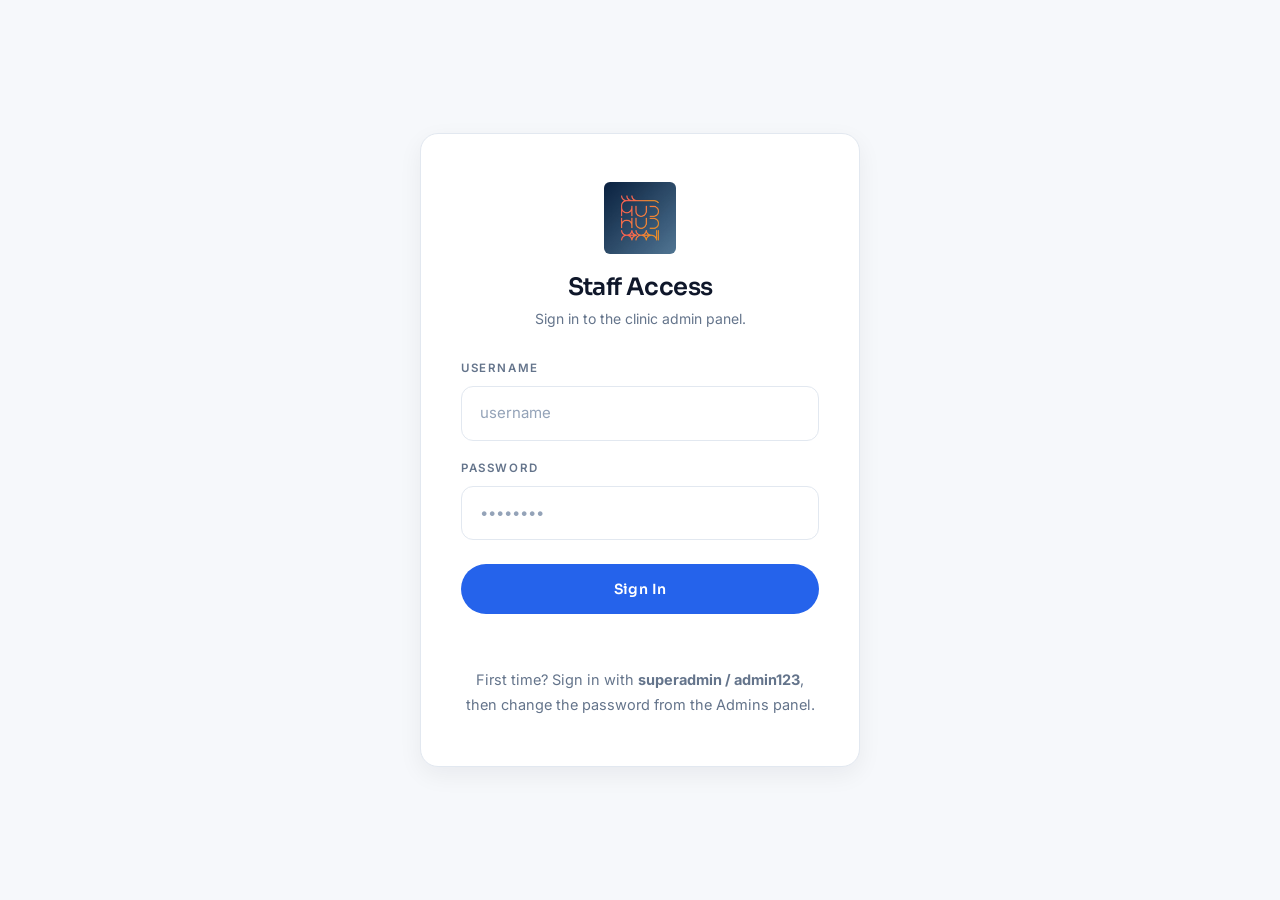
==== commit 658466fe: "Redesign admin dashboard with bright enterprise SaaS theme and ship related site updates. Scope the " ====
--- a/admin.html
+++ b/admin.html
@@ -9,9 +9,116 @@
 <link rel="preconnect" href="https://fonts.gstatic.com" crossorigin />
 <link href="https://fonts.googleapis.com/css2?family=Sora:wght@400;500;600;700&family=Inter:wght@400;500;600&family=Instrument+Serif:ital@0;1&display=swap" rel="stylesheet" />
 <link rel="stylesheet" href="assets/css/app.css" />
-<link rel="icon" href="data:image/svg+xml,<svg xmlns='http://www.w3.org/2000/svg' viewBox='0 0 24 24' fill='none' stroke='%23d6b88a' stroke-width='1.5'><circle cx='8' cy='7' r='2.2'/><circle cx='16' cy='7' r='2.2'/><circle cx='4.5' cy='12' r='2'/><circle cx='19.5' cy='12' r='2'/><path d='M12 11c-2.8 0-5.5 3-5.5 5.6 0 1.6 1.2 2.4 2.6 2.4 1.1 0 1.9-.6 2.9-.6s1.8.6 2.9.6c1.4 0 2.6-.8 2.6-2.4C17.5 14 14.8 11 12 11Z'/></svg>" />
+<link rel="icon" href="data:image/svg+xml,<svg xmlns='http://www.w3.org/2000/svg' viewBox='0 0 24 24' fill='none' stroke='%232563eb' stroke-width='1.5'><circle cx='8' cy='7' r='2.2'/><circle cx='16' cy='7' r='2.2'/><circle cx='4.5' cy='12' r='2'/><circle cx='19.5' cy='12' r='2'/><path d='M12 11c-2.8 0-5.5 3-5.5 5.6 0 1.6 1.2 2.4 2.6 2.4 1.1 0 1.9-.6 2.9-.6s1.8.6 2.9.6c1.4 0 2.6-.8 2.6-2.4C17.5 14 14.8 11 12 11Z'/></svg>" />
 <style>
-  body { padding-top: 78px; }
+  /* ====== Admin-only enterprise SaaS palette ====== */
+  body.admin-page {
+    --admin-bg: #f6f8fb;
+    --admin-bg-2: #ffffff;
+    --admin-surface: #ffffff;
+    --admin-surface-2: #f1f5f9;
+    --admin-text: #0f172a;
+    --admin-muted: #64748b;
+    --admin-soft-muted: #94a3b8;
+    --admin-accent: #2563eb;
+    --admin-accent-2: #3b82f6;
+    --admin-success: #16a34a;
+    --admin-warning: #f59e0b;
+    --admin-danger: #dc2626;
+    --admin-line: #e2e8f0;
+    --admin-line-bright: #cbd5e1;
+    --admin-shadow: 0 18px 45px rgba(15, 23, 42, 0.08);
+    --admin-shadow-soft: 0 8px 24px rgba(15, 23, 42, 0.06);
+    --admin-radius: 18px;
+    --admin-grad: linear-gradient(135deg, #2563eb 0%, #3b82f6 55%, #60a5fa 100%);
+    --bg: var(--admin-bg);
+    --bg-2: var(--admin-bg-2);
+    --surface: var(--admin-surface);
+    --surface-2: var(--admin-surface-2);
+    --text: var(--admin-text);
+    --muted: var(--admin-muted);
+    --accent: var(--admin-accent);
+    --accent-deep: #1d4ed8;
+    --accent-2: var(--admin-accent-2);
+    --accent-3: var(--admin-accent);
+    --ivory: #ffffff;
+    --grad: var(--admin-grad);
+    --line: var(--admin-line);
+    --line-bright: var(--admin-line-bright);
+    --radius: var(--admin-radius);
+    background: var(--admin-bg);
+    color: var(--admin-text);
+    padding-top: 78px;
+  }
+  body.admin-page ::selection { background: rgba(37, 99, 235, 0.15); }
+  body.admin-page .bg-fx {
+    background:
+      radial-gradient(1100px 700px at 80% -15%, rgba(37, 99, 235, 0.04), transparent 60%),
+      radial-gradient(900px 600px at -15% 40%, rgba(59, 130, 246, 0.03), transparent 60%),
+      var(--admin-bg);
+  }
+  body.admin-page .bg-grid {
+    opacity: 0.22;
+    background-image:
+      linear-gradient(rgba(15, 23, 42, 0.035) 1px, transparent 1px),
+      linear-gradient(90deg, rgba(15, 23, 42, 0.035) 1px, transparent 1px);
+    mask-image: radial-gradient(ellipse 80% 60% at 50% 0%, black 15%, transparent 70%);
+  }
+  body.admin-page .nav {
+    background: rgba(255, 255, 255, 0.92);
+    border-bottom: 1px solid var(--admin-line);
+    box-shadow: 0 1px 3px rgba(15, 23, 42, 0.04);
+  }
+  body.admin-page .logo { color: var(--admin-text); }
+  body.admin-page .grad-text { background: var(--admin-grad); -webkit-background-clip: text; background-clip: text; color: transparent; }
+  body.admin-page .btn-primary { background: var(--admin-accent); color: #fff; border-color: transparent; }
+  body.admin-page .btn-primary:hover { background: #1d4ed8; transform: translateY(-1px); box-shadow: 0 8px 24px rgba(37, 99, 235, 0.28); }
+  body.admin-page .btn-ghost { color: var(--admin-text); border-color: var(--admin-line); background: #fff; }
+  body.admin-page .btn-ghost:hover { border-color: #93c5fd; background: #eff6ff; color: var(--admin-accent); }
+  body.admin-page .btn-danger { color: var(--admin-danger); border-color: #fecaca; background: #fff; }
+  body.admin-page .btn-danger:hover { background: #fef2f2; border-color: #f87171; color: #b91c1c; }
+  body.admin-page .card {
+    background: var(--admin-surface);
+    border: 1px solid var(--admin-line);
+    box-shadow: var(--admin-shadow-soft);
+    backdrop-filter: none;
+  }
+  body.admin-page .card:hover { border-color: var(--admin-line-bright); background: var(--admin-surface); }
+  body.admin-page .chip { color: #1d4ed8; border-color: #bfdbfe; background: #eff6ff; }
+  body.admin-page .pill::before { box-shadow: none; opacity: 0.85; }
+  body.admin-page .pill.admitted    { color: #475569; border-color: #e2e8f0; background: #f1f5f9; }
+  body.admin-page .pill.examination { color: #b45309; border-color: #fde68a; background: #fffbeb; }
+  body.admin-page .pill.treatment   { color: #1d4ed8; border-color: #bfdbfe; background: #eff6ff; }
+  body.admin-page .pill.surgery     { color: #dc2626; border-color: #fecaca; background: #fef2f2; }
+  body.admin-page .pill.recovering  { color: #15803d; border-color: #bbf7d0; background: #f0fdf4; }
+  body.admin-page .pill.pickup      { color: #047857; border-color: #a7f3d0; background: #ecfdf5; }
+  body.admin-page .pill.discharged  { color: #64748b; border-color: #e2e8f0; background: #f8fafc; }
+  body.admin-page input,
+  body.admin-page select,
+  body.admin-page textarea {
+    background: #fff;
+    border-color: var(--admin-line);
+    color: var(--admin-text);
+  }
+  body.admin-page input:focus,
+  body.admin-page select:focus,
+  body.admin-page textarea:focus {
+    border-color: var(--admin-accent);
+    box-shadow: 0 0 0 3px rgba(37, 99, 235, 0.12);
+  }
+  body.admin-page input::placeholder,
+  body.admin-page textarea::placeholder { color: var(--admin-soft-muted); }
+  body.admin-page select option { background: #fff; color: var(--admin-text); }
+  body.admin-page label { color: var(--admin-muted); }
+  body.admin-page .toast {
+    background: #fff;
+    border: 1px solid var(--admin-line);
+    color: var(--admin-text);
+    box-shadow: var(--admin-shadow);
+  }
+  body.admin-page ::-webkit-scrollbar-track { background: var(--admin-bg); }
+  body.admin-page ::-webkit-scrollbar-thumb { background: #cbd5e1; }
+  body.admin-page ::-webkit-scrollbar-thumb:hover { background: #94a3b8; }
   .admin-shell { display: grid; grid-template-columns: 240px 1fr; gap: 30px; padding: 38px 0 90px; }
   @media (max-width: 900px) { .admin-shell { grid-template-columns: 1fr; } }
 
@@ -23,8 +130,8 @@
     color: var(--muted); font: 600 14px var(--font-display); letter-spacing: .02em; transition: all .25s; }
   .side .sic { width: 18px; height: 18px; display: inline-grid; place-items: center; }
   .side .sic svg { width: 17px; height: 17px; }
-  .side button:hover { color: var(--text); background: var(--surface); }
-  .side button.active { color: var(--accent); background: rgba(214,184,138,.07); border-color: rgba(214,184,138,.3); }
+  .side button:hover { color: var(--text); background: var(--surface-2); }
+  .side button.active { color: var(--accent); background: rgba(37, 99, 235, 0.08); border-color: rgba(37, 99, 235, 0.22); }
   .side .sep { height: 1px; background: var(--line); margin: 10px 4px; }
   @media (max-width: 900px) { .side button { width: auto; } .side .sep { display: none; } }
 
@@ -48,7 +155,7 @@
   .pat-id { display: flex; align-items: center; gap: 16px; }
   .pat-avatar { width: 52px; height: 52px; border-radius: 50%; display: grid; place-items: center; flex: none;
     font-family: var(--font-serif); font-style: italic; font-size: 24px; color: var(--accent);
-    border: 1px solid var(--line-bright); background: rgba(214,184,138,.05); }
+    border: 1px solid var(--line); background: #eff6ff; color: var(--accent); }
   .pat-id h3 { font-size: 18px; }
   .pat-id small { color: var(--muted); }
   .pat-actions { display: flex; gap: 8px; flex-wrap: wrap; align-items: center; }
@@ -106,7 +213,7 @@
   .ftab { cursor: pointer; padding: 9px 18px; border-radius: 999px; border: 1px solid var(--line); background: transparent;
     color: var(--muted); font: 600 12.5px var(--font-display); letter-spacing: .03em; transition: all .2s; }
   .ftab:hover { color: var(--text); }
-  .ftab.active { color: var(--accent); border-color: rgba(214,184,138,.45); background: rgba(214,184,138,.07); }
+  .ftab.active { color: var(--accent); border-color: #93c5fd; background: #eff6ff; }
 
   .acct { padding: 0; margin-bottom: 12px; overflow: hidden; }
   .acct-row { display: grid; grid-template-columns: 52px 1fr auto auto 30px; gap: 16px; align-items: center; width: 100%;
@@ -133,19 +240,19 @@
   .trx .desc b { font-weight: 600; }
   .trx .desc span { color: var(--muted); display: block; font-size: 12px; }
   .trx .amt { font-family: var(--font-display); font-weight: 600; text-align: right; }
-  .trx .amt.charge { color: #d89aa8; }
-  .trx .amt.payment { color: #9ed0b3; }
+  .trx .amt.charge { color: #dc2626; }
+  .trx .amt.payment { color: #16a34a; }
   .trx .mth { color: var(--muted); font-size: 12px; }
   @media (max-width: 760px) { .trx { grid-template-columns: 1fr 100px; } .trx time, .trx .mth { display: none; } }
   .quick-pay { display: grid; grid-template-columns: 140px 150px auto 1fr; gap: 10px; margin-top: 16px; padding-top: 16px; border-top: 1px solid var(--line); }
   @media (max-width: 760px) { .quick-pay { grid-template-columns: 1fr; } }
 
   /* link modal */
-  .modal-bg { position: fixed; inset: 0; z-index: 90; background: rgba(8,8,12,.75); backdrop-filter: blur(10px);
+  .modal-bg { position: fixed; inset: 0; z-index: 90; background: rgba(15, 23, 42, 0.35); backdrop-filter: blur(8px);
     display: none; place-items: center; padding: 20px; }
   .modal-bg.open { display: grid; }
-  .modal { width: min(560px, 100%); background: var(--bg-2); border: 1px solid var(--line-bright); border-radius: 22px; padding: 34px;
-    box-shadow: 0 30px 90px rgba(0,0,0,.7); animation: fadeUp .3s ease; }
+  .modal { width: min(560px, 100%); background: #fff; border: 1px solid var(--line); border-radius: 22px; padding: 34px;
+    box-shadow: var(--admin-shadow); animation: fadeUp .3s ease; }
   .modal h3 { font-size: 21px; margin-bottom: 8px; }
   .link-box { display: flex; gap: 10px; margin-top: 18px; }
   .link-box input { font-size: 13px; color: var(--accent); }
@@ -155,8 +262,8 @@
   .empty .big svg { width: 40px; height: 40px; }
 
   /* login gate */
-  #gate { position: fixed; inset: 0; z-index: 200; background: var(--bg); display: grid; place-items: center; padding: 20px; }
-  .gate-card { width: min(440px, 100%); text-align: center; padding: 48px 40px; }
+  #gate { position: fixed; inset: 0; z-index: 200; background: var(--admin-bg); display: grid; place-items: center; padding: 20px; }
+  .gate-card { width: min(440px, 100%); text-align: center; padding: 48px 40px; box-shadow: var(--admin-shadow); }
   .gate-card .logo-mark { width: 58px; height: 58px; margin: 0 auto 20px; }
   .gate-card .logo-mark svg { width: 26px; height: 26px; }
   .gate-hint { font-size: 12px; color: var(--muted); margin-top: 18px; line-height: 1.7; }
@@ -166,24 +273,33 @@
   .user-chip .uc-name { text-align: right; line-height: 1.3; }
   .user-chip .uc-name b { font-family: var(--font-display); font-size: 13.5px; display: block; }
   .user-chip .uc-name span { font-size: 10px; letter-spacing: .16em; text-transform: uppercase; color: var(--accent); }
-  .mode-tag { font-size: 10px; letter-spacing: .14em; text-transform: uppercase; padding: 5px 12px; border-radius: 999px; border: 1px solid var(--line); color: var(--muted); }
-  .mode-tag.live { color: var(--accent); border-color: var(--line-bright); }
+  .user-chip .uc-name b { color: var(--admin-text); }
+  .mode-tag { font-size: 10px; letter-spacing: .14em; text-transform: uppercase; padding: 5px 12px; border-radius: 999px; border: 1px solid var(--line); color: var(--muted); background: #fff; }
+  .mode-tag.live { color: #1d4ed8; border-color: #bfdbfe; background: #eff6ff; }
+  .stat-card { background: #fff; border: 1px solid var(--line); box-shadow: var(--admin-shadow-soft); }
+  .stat-card b { background: var(--admin-grad); -webkit-background-clip: text; background-clip: text; color: transparent; }
+  .prog-chip.full { color: #1d4ed8; border-color: #bfdbfe; background: #eff6ff; }
+  .chk:hover { background: var(--surface-2); }
+  .chk.done { color: #1d4ed8; }
+  .acct-row:hover { background: var(--surface-2); }
+  .ftab:hover { background: var(--surface-2); }
+  .empty { background: #fff; border-color: var(--line); color: var(--muted); }
 </style>
 </head>
-<body>
+<body class="admin-page">
 <div class="bg-fx"></div>
 <div class="bg-grid"></div>
 
 <!-- ====== LOGIN GATE ====== -->
 <div id="gate">
   <div class="card gate-card">
-    <div class="logo-mark" data-paw style="display:grid;"></div>
+    <img class="logo-img" src="assets/img/logo.png" alt="Al Hud Hud Veterinary Clinic" style="margin:0 auto 20px;height:72px;" />
     <h2 style="margin-bottom:6px;">Staff Access</h2>
     <p class="muted" style="font-size:14px; margin-bottom:28px;">Sign in to the clinic admin panel.</p>
     <div class="field" style="text-align:left;"><label>Username</label><input id="loginUser" autocomplete="username" placeholder="username" /></div>
     <div class="field" style="text-align:left;"><label>Password</label><input type="password" id="loginPw" autocomplete="current-password" placeholder="••••••••" /></div>
     <button class="btn btn-primary" style="width:100%; margin-top:6px;" onclick="doLogin()">Sign In</button>
-    <p id="loginErr" style="color:#e09aa8; font-size:13px; margin-top:14px; visibility:hidden;">Invalid username or password</p>
+    <p id="loginErr" style="color:#dc2626; font-size:13px; margin-top:14px; visibility:hidden;">Invalid username or password</p>
     <p class="gate-hint">First time? Sign in with <b>superadmin / admin123</b>,<br/>then change the password from the Admins panel.</p>
   </div>
 </div>
@@ -191,7 +307,7 @@
 <!-- ================= NAV ================= -->
 <nav class="nav">
   <div class="container nav-inner">
-    <a class="logo" href="index.html"><span class="logo-mark" data-paw></span> Al Hud Hud <span class="grad-text" style="margin-left:6px;">Admin</span></a>
+    <a class="logo" href="index.html"><img class="logo-img" src="assets/img/logo.png" alt="Al Hud Hud Veterinary Clinic" /> Al Hud Hud <span class="grad-text" style="margin-left:6px;">Admin</span></a>
     <div class="user-chip">
       <span class="mode-tag" id="modeTag"></span>
       <div class="uc-name"><b id="ucName"></b><span id="ucRole"></span></div>
@@ -354,6 +470,7 @@
     <!-- ================= ADMINS (super only) ================= -->
     <section class="panel" id="panel-admins">
       <div class="panel-head"><h2>Admin <span class="grad-text">Accounts</span></h2></div>
+      <div class="card" id="adminList" style="margin-bottom:22px;"></div>
       <div class="card" style="margin-bottom:22px;">
         <form onsubmit="return createAdmin(event)">
           <div class="form-row">
@@ -367,13 +484,20 @@
           <p class="muted" style="font-size:12.5px;">Staff admins can manage patients, services and offers. Only you (super admin) can manage accounts and view the audit trail.</p>
         </form>
       </div>
-      <div class="card" id="adminList"></div>
       <div class="card" style="margin-top:22px;">
         <h3 style="font-size:16px; margin-bottom:14px;">Change your password</h3>
-        <div class="form-row">
-          <div class="field"><label>New Password</label><input id="cp_pw" type="password" minlength="6" placeholder="min 6 characters" autocomplete="new-password" /></div>
-          <div class="field" style="display:flex; align-items:flex-end;"><button class="btn btn-ghost btn-sm" onclick="changeMyPassword()" style="width:100%;">Update Password</button></div>
-        </div>
+        <button type="button" class="btn btn-ghost btn-sm" id="cp_toggle" onclick="togglePasswordForm()">Change Password</button>
+        <form id="cp_form" style="display:none; margin-top:18px;" onsubmit="return changeMyPassword(event)">
+          <div class="field"><label>Current Password</label><input id="cp_old" type="password" autocomplete="current-password" placeholder="Enter your current password" /></div>
+          <div class="form-row">
+            <div class="field"><label>New Password</label><input id="cp_pw" type="password" minlength="6" placeholder="min 6 characters" autocomplete="new-password" /></div>
+            <div class="field"><label>Repeat New Password</label><input id="cp_pw2" type="password" minlength="6" placeholder="Repeat new password" autocomplete="new-password" /></div>
+          </div>
+          <div style="display:flex; gap:10px; flex-wrap:wrap; margin-top:6px;">
+            <button class="btn btn-primary btn-sm" type="submit">Save Changes</button>
+            <button class="btn btn-ghost btn-sm" type="button" onclick="cancelPasswordForm()">Cancel</button>
+          </div>
+        </form>
       </div>
     </section>
 
@@ -435,13 +559,31 @@
   </div>
 </div>
 
+<!-- ================= EDIT SERVICE MODAL ================= -->
+<div class="modal-bg" id="serviceModal" onclick="if(event.target===this) closeServiceModal()">
+  <div class="modal">
+    <h3>Edit Service</h3>
+    <p class="muted" style="font-size:13.5px; margin-bottom:18px;">Update the service shown on the website.</p>
+    <form onsubmit="return saveServiceEdit(event)">
+      <div class="form-row">
+        <div class="field"><label>Icon</label><input id="es_icon" placeholder="stethoscope, syringe, tooth, flask, scan, heart, paw…" /></div>
+        <div class="field"><label>Service Name *</label><input required id="es_name" placeholder="e.g. Microchipping" /></div>
+      </div>
+      <div class="field"><label>Description *</label><textarea required id="es_desc" rows="3" placeholder="Short description shown on the website…"></textarea></div>
+      <div style="display:flex; gap:10px; justify-content:flex-end; margin-top:6px;">
+        <button class="btn btn-ghost btn-sm" type="button" onclick="closeServiceModal()">Cancel</button>
+        <button class="btn btn-primary btn-sm" type="submit">Save Changes</button>
+      </div>
+    </form>
+  </div>
+</div>
+
 <div class="toast" id="toast"></div>
 
 <script src="assets/js/config.js"></script>
 <script src="assets/js/store.js"></script>
 <script src="assets/js/icons.js"></script>
 <script>
-  document.querySelectorAll('[data-paw]').forEach(el => el.innerHTML = HudIcons.paw);
   document.querySelectorAll('[data-icon]').forEach(el => el.innerHTML = HudIcons.render(el.dataset.icon, 16));
 
   /* populate static selects */
@@ -627,7 +769,10 @@
     wrap.innerHTML = items.length ? items.map(s => `
       <div class="row-item">
         <div class="info"><span class="ic">${HudIcons.render(s.icon, 20)}</span><div><b>${esc(s.name)}</b><span>${esc(s.desc)}</span></div></div>
-        <button class="btn btn-danger btn-sm" onclick="removeService('${s.id}', '${esc(s.name)}')">Delete</button>
+        <div style="display:flex; gap:8px; flex-wrap:wrap;">
+          <button class="btn btn-ghost btn-sm" onclick="openEditServiceModal('${s.id}')">Edit</button>
+          <button class="btn btn-danger btn-sm" onclick="removeService('${s.id}', '${esc(s.name)}')">Delete</button>
+        </div>
       </div>`).join('') : '<p class="muted">No services yet.</p>';
   }
   async function createService(e) {
@@ -642,6 +787,33 @@
     await HudStore.deleteService(id);
     await HudStore.logAudit(USER, 'Removed service', name);
     await renderServices(); toast('Service removed');
+  }
+  let editingServiceId = null;
+  async function openEditServiceModal(id) {
+    const s = (await HudStore.getServices()).find(x => x.id === id);
+    if (!s) return;
+    editingServiceId = id;
+    es_icon.value = s.icon || '';
+    es_name.value = s.name || '';
+    es_desc.value = s.desc || '';
+    document.getElementById('serviceModal').classList.add('open');
+  }
+  function closeServiceModal() {
+    editingServiceId = null;
+    document.getElementById('serviceModal').classList.remove('open');
+  }
+  async function saveServiceEdit(e) {
+    e.preventDefault();
+    if (!editingServiceId) return false;
+    const name = es_name.value.trim();
+    const desc = es_desc.value.trim();
+    if (!name || !desc) { toast('Name and description are required'); return false; }
+    await HudStore.updateService(editingServiceId, { icon: es_icon.value.trim() || 'paw', name, desc });
+    await HudStore.logAudit(USER, 'Updated service', name);
+    closeServiceModal();
+    await renderServices();
+    toast('Service updated — changes are live on the website');
+    return false;
   }
 
   /* ====== offers ====== */
@@ -986,7 +1158,7 @@
           <span><span class="nm">${esc(r.name)}</span><div class="ow">${r.owner ? esc(r.owner) : ''}${r.bal.nextDue && r.bal.balance > 0 ? ' · due ' + esc(r.bal.nextDue) : ''}</div></span>
           <span class="pill ${r.stClass}">${r.stLabel}</span>
           <span class="acct-balance">
-            <b style="color:${r.bal.balance > 0 ? '#d89aa8' : '#9ed0b3'};">${AED(Math.abs(r.bal.balance))}</b>
+            <b style="color:${r.bal.balance > 0 ? '#dc2626' : '#16a34a'};">${AED(Math.abs(r.bal.balance))}</b>
             <span>${r.bal.balance > 0 ? 'due' : r.bal.balance < 0 ? 'credit' : 'settled'}</span>
           </span>
           <span class="chev"><svg width="14" height="14" viewBox="0 0 24 24" fill="none" stroke="currentColor" stroke-width="2" stroke-linecap="round"><path d="m6 9 6 6 6-6"/></svg></span>
@@ -1133,12 +1305,30 @@
     await HudStore.deleteUser(id, USER);
     await renderAdmins(); toast('Admin removed');
   }
-  async function changeMyPassword() {
+  function togglePasswordForm() {
+    document.getElementById('cp_form').style.display = '';
+    document.getElementById('cp_toggle').style.display = 'none';
+    document.getElementById('cp_old').focus();
+  }
+  function cancelPasswordForm() {
+    document.getElementById('cp_form').style.display = 'none';
+    document.getElementById('cp_toggle').style.display = '';
+    ['cp_old', 'cp_pw', 'cp_pw2'].forEach(id => document.getElementById(id).value = '');
+  }
+  async function changeMyPassword(e) {
+    e.preventDefault();
+    const oldPw = document.getElementById('cp_old').value;
     const pw = document.getElementById('cp_pw').value;
-    if (pw.length < 6) { toast('Password must be at least 6 characters'); return; }
+    const pw2 = document.getElementById('cp_pw2').value;
+    if (!oldPw) { toast('Enter your current password'); return false; }
+    if (pw.length < 6) { toast('Password must be at least 6 characters'); return false; }
+    if (pw !== pw2) { toast('New passwords do not match'); return false; }
+    const verified = await HudStore.login(USER.username, oldPw).catch(() => null);
+    if (!verified) { toast('Current password is incorrect'); return false; }
     await HudStore.changePassword(USER.id, pw, USER);
-    document.getElementById('cp_pw').value = '';
+    cancelPasswordForm();
     toast('Password updated');
+    return false;
   }
 
   /* ====== audit trail (super only) ====== */
--- a/assets/css/app.css
+++ b/assets/css/app.css
@@ -3,18 +3,18 @@
    Editorial dark · champagne accent · hairline borders
    ========================================================= */
 :root {
-  --bg: #0a0a0e;
-  --bg-2: #101016;
-  --surface: rgba(255, 255, 255, 0.025);
-  --surface-2: rgba(255, 255, 255, 0.055);
-  --line: rgba(255, 255, 255, 0.09);
-  --line-bright: rgba(214, 184, 138, 0.5);
+  --bg: #0d0d12;
+  --bg-2: #14141b;
+  --surface: rgba(255, 255, 255, 0.045);
+  --surface-2: rgba(255, 255, 255, 0.07);
+  --line: rgba(255, 255, 255, 0.10);
+  --line-bright: rgba(214, 184, 138, 0.35);
   --text: #f0efea;
-  --muted: #97969f;
-  --accent: #d6b88a;            /* champagne */
+  --muted: #a8a39a;
+  --accent: #d6b88a;
   --accent-deep: #b3905c;
-  --ivory: #f3efe6;
-  --grad: linear-gradient(115deg, #f3e7cd, #d6b88a 55%, #a9854f);
+  --ivory: #fff8ea;
+  --grad: linear-gradient(135deg, #d6b88a 0%, #f1d8aa 45%, #ffffff 100%);
   --radius: 20px;
   --font-display: 'Sora', sans-serif;
   --font-serif: 'Instrument Serif', serif;
@@ -22,7 +22,7 @@
   /* aliases kept for compatibility */
   --stroke: var(--line);
   --stroke-bright: var(--line-bright);
-  --accent-2: var(--accent-deep);
+  --accent-2: #f1d8aa;
   --accent-3: var(--accent);
 }
 
@@ -72,13 +72,14 @@
 /* ---------- nav ---------- */
 .nav { position: fixed; top: 0; left: 0; right: 0; z-index: 50;
   backdrop-filter: blur(20px) saturate(1.4); -webkit-backdrop-filter: blur(20px) saturate(1.4);
-  background: rgba(10, 10, 14, 0.55); border-bottom: 1px solid var(--line); }
+  background: rgba(13, 13, 18, 0.55); border-bottom: 1px solid var(--line); }
 .nav-inner { display: flex; align-items: center; justify-content: space-between; height: 78px; }
 .logo { display: flex; align-items: center; gap: 13px; font-family: var(--font-display); font-weight: 600;
   font-size: 16px; letter-spacing: .12em; text-transform: uppercase; color: var(--text); text-decoration: none; }
 .logo-mark { width: 38px; height: 38px; border-radius: 50%; display: grid; place-items: center;
   border: 1px solid var(--line-bright); color: var(--accent); }
 .logo-mark svg { width: 19px; height: 19px; }
+.logo-img { height: 42px; width: auto; display: block; border-radius: 6px; object-fit: contain; }
 .nav-links { display: flex; gap: 36px; list-style: none; }
 .nav-links a { color: var(--muted); text-decoration: none; font-size: 13.5px; font-weight: 500; letter-spacing: .04em; transition: color .25s; }
 .nav-links a:hover { color: var(--ivory); }
@@ -127,7 +128,7 @@
   width: 100%; padding: 14px 18px; border-radius: 12px; font: inherit; font-size: 15px; color: var(--text);
   background: rgba(255, 255, 255, 0.03); border: 1px solid var(--line); outline: none; transition: border-color .25s, box-shadow .25s; }
 input:focus, select:focus, textarea:focus { border-color: var(--line-bright); box-shadow: 0 0 0 4px rgba(214, 184, 138, 0.08); }
-input::placeholder, textarea::placeholder { color: rgba(151, 150, 159, 0.55); }
+input::placeholder, textarea::placeholder { color: rgba(168, 163, 154, 0.55); }
 select option { background: var(--bg-2); }
 .field { margin-bottom: 18px; }
 .form-row { display: grid; grid-template-columns: 1fr 1fr; gap: 16px; }
@@ -143,7 +144,7 @@
 .pill.surgery     { color: #d89aa8; border-color: rgba(216,154,168,.3);  background: rgba(216,154,168,.06); }
 .pill.recovering  { color: #9ed0b3; border-color: rgba(158,208,179,.3);  background: rgba(158,208,179,.06); }
 .pill.pickup      { color: #d6b88a; border-color: rgba(214,184,138,.4);  background: rgba(214,184,138,.07); }
-.pill.discharged  { color: #97969f; border-color: rgba(151,150,159,.3);  background: rgba(151,150,159,.06); }
+.pill.discharged  { color: #a8a39a; border-color: rgba(168,163,154,.3);  background: rgba(168,163,154,.06); }
 
 /* ---------- reveal animation ---------- */
 .reveal { opacity: 0; transform: translateY(28px); transition: opacity .8s cubic-bezier(.2,.6,.2,1), transform .8s cubic-bezier(.2,.6,.2,1); }
@@ -152,7 +153,7 @@
 /* ---------- toast ---------- */
 .toast { position: fixed; bottom: 30px; left: 50%; transform: translate(-50%, 90px); z-index: 100;
   padding: 15px 30px; border-radius: 999px; font-weight: 500; font-size: 14px;
-  background: rgba(16, 16, 22, 0.95); border: 1px solid var(--line-bright); color: var(--ivory);
+  background: rgba(20, 20, 27, 0.95); border: 1px solid var(--line-bright); color: var(--ivory);
   box-shadow: 0 20px 60px rgba(0, 0, 0, 0.6); opacity: 0; transition: all .4s cubic-bezier(.2,.6,.2,1); pointer-events: none; }
 .toast.show { transform: translate(-50%, 0); opacity: 1; }
 
@@ -168,7 +169,10 @@
 footer { border-top: 1px solid var(--line); padding: 52px 0; }
 .footer-inner { display: flex; flex-wrap: wrap; gap: 18px; align-items: center; justify-content: space-between;
   color: var(--muted); font-size: 13.5px; }
-footer a { color: var(--muted); }
+footer a { color: var(--muted); text-decoration: none; transition: color .25s; }
+footer a:hover { color: var(--accent); }
+.footer-ig { display: inline-flex; align-items: center; gap: 8px; }
+.footer-ig svg { width: 16px; height: 16px; flex: none; }
 
 /* ---------- scrollbar ---------- */
 ::-webkit-scrollbar { width: 9px; }
